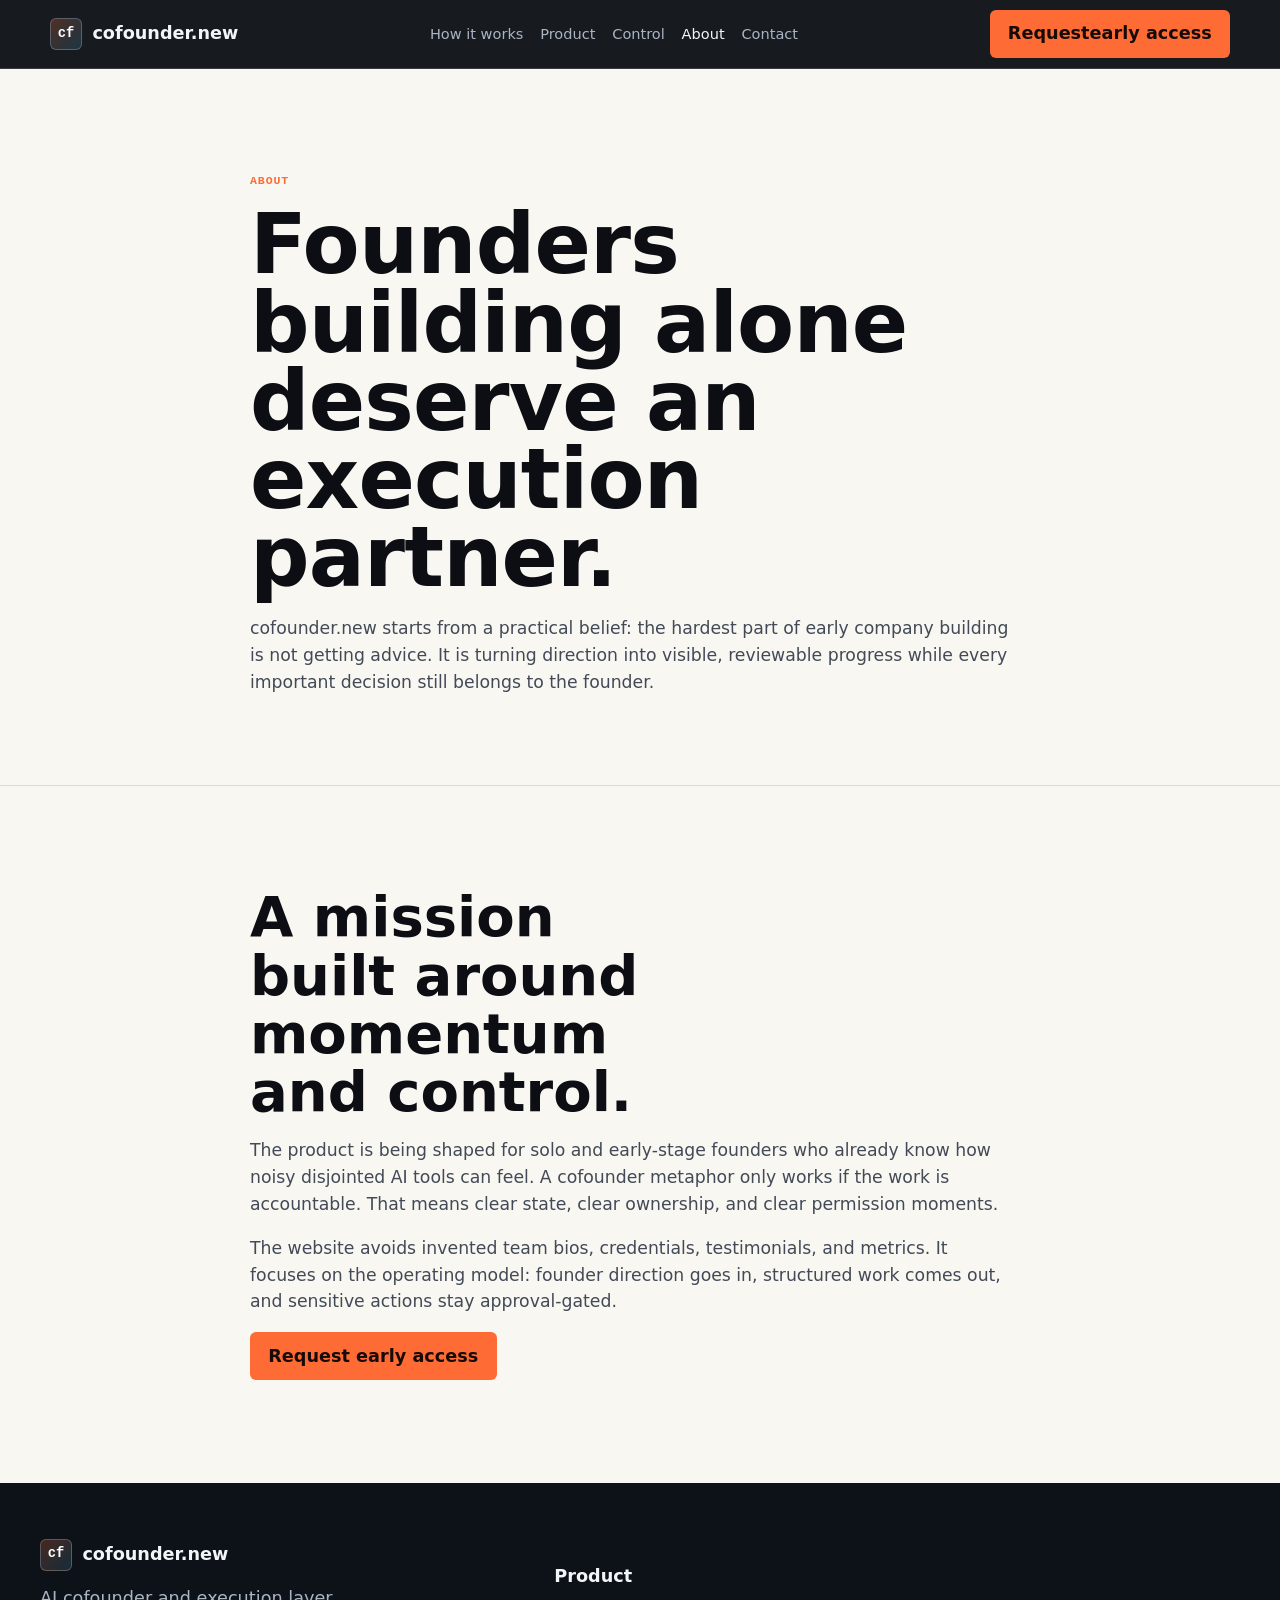
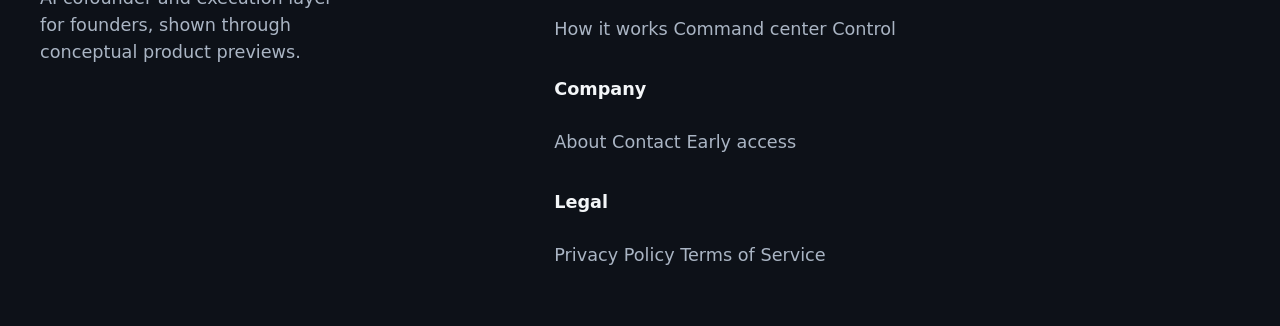
==== about.html @ 31bfb503 "Fix case study footer relative links" ====
<!doctype html>
<html lang="en">
<head>
  <meta charset="utf-8">
  <meta name="viewport" content="width=device-width, initial-scale=1">
  <title>About cofounder.new</title>
  <meta name="description" content="cofounder.new is built around a simple mission: founders building alone deserve an execution partner that keeps work visible and approval-gated.">
  <link rel="stylesheet" href="assets/styles.css?v=2">
</head>
<body>
  <header class="site-header"><div class="nav-wrap"><a class="brand" href="index.html"><span class="brand-mark">cf</span><span>cofounder.new</span></a><nav class="nav-links" data-nav-links aria-label="Main navigation"><a href="how-it-works.html">How it works</a><a href="product.html">Product</a><a href="control.html">Control</a><a aria-current="page" href="about.html">About</a><a href="contact.html">Contact</a></nav><div class="nav-actions"><a class="button button-primary navbar-cta" href="early-access.html"><span class="hide-mobile">Request </span>early access</a><button class="menu-toggle" type="button" data-menu-toggle aria-label="Open navigation" aria-expanded="false"><svg width="20" height="20" viewBox="0 0 20 20" aria-hidden="true"><path fill="currentColor" d="M3 5h14v2H3V5Zm0 4h14v2H3V9Zm0 4h14v2H3v-2Z"/></svg></button></div></div></header>
  <main>
    <section class="page-hero"><div class="container narrow reveal"><p class="eyebrow">About</p><h1>Founders building alone deserve an execution partner.</h1><p class="lead muted">cofounder.new starts from a practical belief: the hardest part of early company building is not getting advice. It is turning direction into visible, reviewable progress while every important decision still belongs to the founder.</p></div></section>
    <section class="section light-section"><div class="container narrow reveal"><h2>A mission built around momentum and control.</h2><p class="lead muted">The product is being shaped for solo and early-stage founders who already know how noisy disjointed AI tools can feel. A cofounder metaphor only works if the work is accountable. That means clear state, clear ownership, and clear permission moments.</p><p class="lead muted">The website avoids invented team bios, credentials, testimonials, and metrics. It focuses on the operating model: founder direction goes in, structured work comes out, and sensitive actions stay approval-gated.</p><div class="cta-row"><a class="button button-primary" href="early-access.html">Request early access</a></div></div></section>
  </main>
  <footer class="site-footer">
  <div class="container footer-grid">
    <div class="footer-brand">
      <div class="footer-logo-row">
        <a class="brand" href="index.html"><span class="brand-mark">cf</span><span>cofounder.new</span></a>
      </div>
      <p class="footer-description">AI cofounder and execution layer for founders, shown through conceptual product previews.</p>
    </div>
    <div class="footer-links">
      <div class="footer-column">
        <h4>Product</h4>
        <a href="how-it-works.html">How it works</a>
        <a href="product.html">Command center</a>
        <a href="control.html">Control</a>
      </div>
      <div class="footer-column">
        <h4>Company</h4>
        <a href="about.html">About</a>
        <a href="contact.html">Contact</a>
        <a href="early-access.html">Early access</a>
      </div>
      <div class="footer-column">
        <h4>Legal</h4>
        <a href="privacy-policy.html">Privacy Policy</a>
        <a href="terms-of-service.html">Terms of Service</a>
      </div>
    </div>
  </div>
</footer>
  <script src="assets/site.js"></script>
</body>
</html>
---- assets/styles.css ----
:root {
  --ink: #0c0e14;
  --ink-soft: #424a57;
  --paper: #f9f7f1;
  --paper-2: #efebe1;
  --line: rgba(16, 19, 26, 0.12);
  --dark: #090c11;
  --dark-2: #111722;
  --dark-3: #171f2c;
  --dark-line: rgba(226, 232, 240, 0.16);
  --dark-text: #f3f6f8;
  --dark-muted: #aab5c4;
  --primary: #ff6b35;
  --primary-hover: #e95b27;
  --accent: #35c2ff;
  --approval: #f2b84b;
  --shipped: #55d082;
  --progress: #49a9ff;
  --focus: #79d7ff;
  --radius-sm: 6px;
  --radius-md: 8px;
  --radius-lg: 12px;
  --shadow-sm: 0 20px 50px rgba(16, 19, 26, 0.05);
  --shadow-md: 0 24px 70px rgba(0, 0, 0, 0.34);
  --shadow-hover: 0 28px 60px rgba(16, 19, 26, 0.08);
  --space-xs: 0.5rem;
  --space-sm: 0.8rem;
  --space-md: 1.25rem;
  --space-lg: clamp(5.5rem, 8vw, 9rem);
  --space-xl: clamp(6.5rem, 10vw, 11rem);
  --font-sans: "Inter", "Segoe UI", system-ui, -apple-system, BlinkMacSystemFont, sans-serif;
  --font-mono: "SFMono-Regular", Consolas, "Liberation Mono", monospace;
}

* {
  box-sizing: border-box;
}

html {
  scroll-behavior: smooth;
}

body {
  margin: 0;
  background: var(--paper);
  color: var(--ink);
  font-family: var(--font-sans);
  font-size: clamp(1rem, 0.96rem + 0.18vw, 1.125rem);
  line-height: 1.65;
  letter-spacing: 0;
}

body.nav-open {
  overflow: hidden;
}

img,
svg {
  max-width: 100%;
  display: block;
}

a {
  color: inherit;
  text-underline-offset: 0.2em;
}

a:focus-visible,
button:focus-visible,
input:focus-visible,
textarea:focus-visible,
select:focus-visible {
  outline: 3px solid var(--focus);
  outline-offset: 3px;
}

button,
input,
textarea,
select {
  font: inherit;
}

.site-header {
  position: sticky;
  top: 0;
  z-index: 50;
  background: rgba(9, 12, 17, 0.94);
  border-bottom: 1px solid var(--dark-line);
  color: var(--dark-text);
  backdrop-filter: blur(16px);
}

.nav-wrap {
  width: min(1180px, calc(100% - 2rem));
  min-height: 4.25rem;
  margin: 0 auto;
  display: flex;
  align-items: center;
  justify-content: space-between;
  gap: 1rem;
}

.brand {
  display: inline-flex;
  align-items: center;
  gap: 0.65rem;
  text-decoration: none;
  font-weight: 760;
  letter-spacing: 0;
  white-space: nowrap;
}

.brand-mark {
  width: 2rem;
  height: 2rem;
  display: grid;
  place-items: center;
  border: 1px solid rgba(255, 255, 255, 0.22);
  border-radius: var(--radius-sm);
  background: linear-gradient(135deg, rgba(255, 107, 53, 0.25), rgba(53, 194, 255, 0.16));
  color: #fff;
  font-family: var(--font-mono);
  font-size: 0.86rem;
}

.nav-links {
  display: flex;
  align-items: center;
  gap: 1.05rem;
  font-size: 0.91rem;
  color: var(--dark-muted);
}

.nav-links a {
  text-decoration: none;
}

.nav-links a:hover,
.nav-links a[aria-current="page"] {
  color: var(--dark-text);
}

.nav-actions {
  display: flex;
  align-items: center;
  gap: 0.75rem;
}

.menu-toggle {
  display: none;
  width: 2.5rem;
  height: 2.5rem;
  border: 1px solid var(--dark-line);
  border-radius: var(--radius-sm);
  background: transparent;
  color: var(--dark-text);
  cursor: pointer;
}

.menu-toggle svg {
  margin: auto;
}

.button {
  display: inline-flex;
  align-items: center;
  justify-content: center;
  min-height: 2.85rem;
  padding: 0.82rem 1.08rem;
  border: 1px solid transparent;
  border-radius: var(--radius-sm);
  font-weight: 760;
  line-height: 1.1;
  text-decoration: none;
  cursor: pointer;
  transition: transform 160ms ease, background 160ms ease, border-color 160ms ease;
}

.button:hover {
  transform: translateY(-1px);
}

.button-primary {
  background: var(--primary);
  color: #160b07;
}

.button-primary:hover {
  background: var(--primary-hover);
}

.button-secondary {
  border-color: currentColor;
  color: inherit;
  background: transparent;
}

.button-ghost {
  color: inherit;
  background: rgba(255, 255, 255, 0.06);
  border-color: rgba(255, 255, 255, 0.14);
}

.section {
  padding: var(--space-lg) 0;
}

.section-tight {
  padding: clamp(3rem, 5vw, 5rem) 0;
}

.dark-section {
  background: var(--dark);
  color: var(--dark-text);
}

.light-section {
  background: var(--paper);
  color: var(--ink);
}

.paper-section {
  background: var(--paper-2);
}

.container {
  width: min(1200px, calc(100% - 2rem));
  margin: 0 auto;
}

.narrow {
  width: min(780px, calc(100% - 2rem));
  margin: 0 auto;
}

.hero {
  position: relative;
  min-height: calc(100vh - 4.25rem);
  display: grid;
  align-items: center;
  overflow: hidden;
  border-bottom: 1px solid var(--dark-line);
}

.hero::before {
  content: "";
  position: absolute;
  inset: 0;
  background:
    linear-gradient(rgba(255, 255, 255, 0.045) 1px, transparent 1px),
    linear-gradient(90deg, rgba(255, 255, 255, 0.04) 1px, transparent 1px);
  background-size: 46px 46px;
  mask-image: linear-gradient(to bottom, rgba(0, 0, 0, 0.7), transparent 82%);
  pointer-events: none;
}

.hero-grid {
  position: relative;
  display: grid;
  grid-template-columns: minmax(0, 1.05fr) minmax(0, 0.95fr);
  column-gap: clamp(48px, 6vw, 96px);
  row-gap: clamp(2rem, 5vw, 5rem);
  align-items: start;
  padding: clamp(4rem, 8vw, 7rem) 0;
}

.editorial-frame {
  position: relative;
  padding-left: 1.5rem;
  border-left: 1px solid rgba(255, 255, 255, 0.08);
}

.editorial-frame::before {
  content: "";
  position: absolute;
  top: 0; left: 0;
  width: 300px;
  height: 300px;
  background: radial-gradient(circle at top left, rgba(255, 107, 53, 0.05), transparent 70%);
  pointer-events: none;
  z-index: -1;
}

.hero-status-row {
  display: flex;
  align-items: center;
  flex-wrap: wrap;
  gap: 0.8rem;
  margin-bottom: 1.25rem;
}

.status-chip {
  font-family: var(--font-mono);
  font-size: 0.68rem;
  text-transform: uppercase;
  letter-spacing: 0.05em;
  padding: 0.25rem 0.5rem;
  border-radius: var(--radius-sm);
  background: rgba(255, 255, 255, 0.04);
  color: var(--dark-muted);
  border: 1px solid rgba(255, 255, 255, 0.1);
}

.eyebrow,
.panel-label,
.chip,
.status,
.timeline-label {
  font-family: var(--font-mono);
  text-transform: uppercase;
  letter-spacing: 0.08em;
  font-size: 0.72rem;
  font-weight: 760;
}

.eyebrow {
  color: var(--primary);
  margin: 0 0 1rem;
}

h1,
h2,
h3,
p {
  margin-top: 0;
}

h1,
.hero-title {
  font-size: clamp(2.5rem, 7vw, 5.2rem);
  line-height: 0.94;
  letter-spacing: -0.01em;
  max-width: 18ch;
  text-wrap: balance;
  margin-bottom: 1.1rem;
}

.text-strike {
  text-decoration: line-through;
  color: var(--dark-muted);
  opacity: 0.8;
}

.highlight-orange {
  position: relative;
  color: var(--dark-text);
  white-space: nowrap;
}

.highlight-orange::after {
  content: "";
  position: absolute;
  left: -2%;
  bottom: 8%;
  width: 104%;
  height: 0.2em;
  background: var(--primary);
  opacity: 0.5;
  z-index: -1;
  border-radius: 2px;
}

.page-hero h1 {
  max-width: 13ch;
}

.contact-hero h1 {
  max-width: none;
  font-size: clamp(2.55rem, 6vw, 4rem);
}

h2,
.section-title {
  font-size: clamp(1.9rem, 4.5vw, 3.5rem);
  line-height: 1.04;
  letter-spacing: 0;
  max-width: 13ch;
  text-wrap: balance;
  margin-bottom: 1rem;
}

h3 {
  font-size: clamp(1.2rem, 1.8vw, 1.6rem);
  line-height: 1.2;
  letter-spacing: 0;
}

.lead {
  font-size: clamp(1.08rem, 1.2vw, 1.25rem);
  line-height: 1.55;
  max-width: 48rem;
  color: inherit;
}

.dark-section .lead,
.dark-section .muted {
  color: var(--dark-muted);
}

.muted {
  color: var(--ink-soft);
}

.hero-copy .lead {
  max-width: 50ch;
  margin-bottom: 1rem;
}

.workflow-rail {
  display: flex;
  align-items: center;
  flex-wrap: wrap;
  gap: 0.6rem;
  font-family: var(--font-mono);
  font-size: 0.72rem;
  color: var(--dark-muted);
  margin-bottom: 1.8rem;
}

.workflow-rail .arr {
  color: var(--primary);
  opacity: 0.7;
}

.cta-row {
  display: flex;
  flex-wrap: wrap;
  gap: 0.8rem;
  align-items: center;
}

.proof-note {
  margin: 1.2rem 0 0;
  color: var(--dark-muted);
  font-size: 0.92rem;
}

.command-panel {
  background: linear-gradient(180deg, rgba(23, 31, 44, 0.98), rgba(13, 18, 27, 0.98));
  border: 1px solid var(--dark-line);
  border-radius: var(--radius-lg);
  box-shadow: var(--shadow-md);
  overflow: hidden;
}

.panel-topbar {
  min-height: 3.25rem;
  display: flex;
  justify-content: space-between;
  align-items: center;
  gap: 1rem;
  padding: 0.9rem 1rem;
  border-bottom: 1px solid var(--dark-line);
  background: rgba(255, 255, 255, 0.035);
}

.window-dots {
  display: flex;
  gap: 0.4rem;
}

.window-dots span {
  width: 0.62rem;
  height: 0.62rem;
  border-radius: 999px;
  background: rgba(255, 255, 255, 0.28);
}

.panel-label {
  color: var(--dark-muted);
}

.panel-body {
  padding: clamp(1rem, 2.4vw, 1.4rem);
}

.goal-card {
  padding: 1rem;
  border: 1px solid rgba(255, 255, 255, 0.16);
  border-radius: var(--radius-md);
  background: rgba(255, 255, 255, 0.055);
  margin-bottom: 1rem;
}

.goal-card span {
  display: block;
  color: var(--dark-muted);
  font-family: var(--font-mono);
  font-size: 0.72rem;
  text-transform: uppercase;
  letter-spacing: 0.08em;
  margin-bottom: 0.45rem;
}

.goal-card strong {
  display: block;
  font-size: 1.1rem;
  line-height: 1.35;
}

.task-list,
.feed-list,
.control-list {
  display: grid;
  gap: 0.72rem;
  margin: 0;
  padding: 0;
  list-style: none;
}

.task-item,
.feed-item,
.control-row {
  display: grid;
  grid-template-columns: auto 1fr auto;
  gap: 0.8rem;
  align-items: center;
  padding: 0.82rem;
  border: 1px solid rgba(255, 255, 255, 0.13);
  border-radius: var(--radius-sm);
  background: rgba(255, 255, 255, 0.04);
}

.task-index {
  width: 1.8rem;
  height: 1.8rem;
  display: grid;
  place-items: center;
  border: 1px solid rgba(255, 255, 255, 0.16);
  border-radius: var(--radius-sm);
  color: var(--dark-muted);
  font-family: var(--font-mono);
  font-size: 0.76rem;
}

.task-text strong,
.feed-copy strong,
.control-copy strong {
  display: block;
  line-height: 1.25;
}

.task-text span,
.feed-copy span,
.control-copy span {
  display: block;
  margin-top: 0.2rem;
  color: var(--dark-muted);
  font-size: 0.88rem;
}

.status {
  display: inline-flex;
  align-items: center;
  min-height: 1.7rem;
  padding: 0.24rem 0.48rem;
  border-radius: var(--radius-sm);
  border: 1px solid currentColor;
  white-space: nowrap;
}

.status-progress {
  color: var(--progress);
  background: rgba(73, 169, 255, 0.1);
}

.status-approval {
  color: var(--approval);
  background: rgba(242, 184, 75, 0.11);
}

.status-shipped {
  color: var(--shipped);
  background: rgba(85, 208, 130, 0.1);
}

.status-draft {
  color: #d8e0ea;
  background: rgba(216, 224, 234, 0.08);
}

.section-heading {
  display: flex;
  flex-direction: column;
  align-items: flex-start;
  margin-bottom: clamp(2rem, 4vw, 3.6rem);
}

.section-heading h2 {
  max-width: 16ch;
}

.section-heading .lead {
  max-width: 55ch;
  margin-top: 0.5rem;
}

.flow-grid {
  display: grid;
  grid-template-columns: repeat(5, minmax(0, 1fr));
  gap: 0.85rem;
}

.flow-step,
.role-card,
.compare-card,
.stage-card,
.info-card,
.faq-card {
  border: 1px solid var(--line);
  border-radius: var(--radius-md);
  background: rgba(255, 255, 255, 0.42);
  box-shadow: var(--shadow-sm);
}

.flow-step {
  min-height: 14rem;
  padding: 1rem;
  display: flex;
  flex-direction: column;
  justify-content: space-between;
}

.flow-step .step-number {
  color: var(--primary);
  font-family: var(--font-mono);
  font-weight: 800;
}

.flow-step h3,
.role-card h3,
.compare-card h3,
.stage-card h3,
.info-card h3,
.faq-card h3 {
  margin-bottom: 0.75rem;
}

.flow-step p,
.role-card p,
.compare-card p,
.stage-card p,
.info-card p,
.faq-card p {
  margin-bottom: 0;
  color: var(--ink-soft);
}

.feed-shell {
  display: grid;
  grid-template-columns: minmax(0, 1.05fr) minmax(0, 0.95fr);
  column-gap: clamp(48px, 6vw, 96px);
  row-gap: 2rem;
  align-items: start;
}

.feed-shell .lead {
  max-width: 50ch;
}

.feed-list .feed-item {
  grid-template-columns: auto 1fr auto;
}

.feed-time {
  color: var(--dark-muted);
  font-family: var(--font-mono);
  font-size: 0.78rem;
}

.role-grid {
  display: grid;
  grid-template-columns: repeat(5, minmax(0, 1fr));
  gap: 1rem;
}

.product-role-section .section-inner {
  width: 100%;
  max-width: 1320px;
  margin: 0 auto;
  padding-inline: clamp(24px, 5vw, 80px);
}

.product-role-section .section-heading {
  max-width: 820px;
}

.product-role-grid {
  width: 100%;
  display: grid;
  grid-template-columns: repeat(4, minmax(260px, 1fr));
  gap: clamp(18px, 1.5vw, 24px);
}

.product-role-card {
  width: 100%;
  min-width: 0;
}

@media (max-width: 1180px) {
  .product-role-grid {
    grid-template-columns: repeat(2, minmax(0, 1fr));
  }
}

@media (max-width: 640px) {
  .product-role-grid {
    grid-template-columns: 1fr;
  }
}

.role-card,
.compare-card,
.stage-card,
.info-card,
.faq-card {
  padding: 1.15rem;
}

.flow-step,
.role-card,
.compare-card,
.stage-card,
.info-card,
.faq-card {
  transition: transform 300ms cubic-bezier(0.16, 1, 0.3, 1), box-shadow 300ms cubic-bezier(0.16, 1, 0.3, 1), border-color 300ms ease;
  will-change: transform, box-shadow;
}

.flow-step:hover,
.role-card:hover,
.compare-card:hover,
.stage-card:hover,
.info-card:hover,
.faq-card:hover {
  transform: translateY(-3px);
  box-shadow: var(--shadow-hover);
  border-color: rgba(16, 19, 26, 0.22);
}

.role-card .meta {
  display: block;
  color: var(--primary);
  font-family: var(--font-mono);
  font-size: 0.76rem;
  text-transform: uppercase;
  letter-spacing: 0.08em;
  margin-bottom: 0.75rem;
}

.role-card .example {
  margin: 1rem 0;
  padding: 0.75rem;
  border-left: 3px solid var(--accent);
  background: rgba(53, 194, 255, 0.08);
  color: var(--ink);
  font-size: 0.94rem;
}

.chip {
  display: inline-flex;
  align-items: center;
  width: fit-content;
  min-height: 1.7rem;
  padding: 0.24rem 0.5rem;
  border: 1px solid var(--line);
  border-radius: var(--radius-sm);
  color: var(--ink-soft);
  background: rgba(255, 255, 255, 0.5);
}

.with-icon {
  display: flex;
  align-items: flex-start;
  gap: 0.5rem;
}

.card-icon {
  width: 22px;
  height: 22px;
  color: var(--ink-soft);
  flex-shrink: 0;
  margin-top: 0.1em;
  transition: color 160ms ease;
}

.role-card:hover .card-icon,
.stage-card:hover .card-icon,
.info-card:hover .card-icon {
  color: var(--accent);
}

.compare-grid {
  display: grid;
  grid-template-columns: repeat(2, minmax(0, 1fr));
  gap: 1rem;
}

.mode-grid {
  display: grid;
  grid-template-columns: repeat(2, minmax(0, 1fr));
  gap: 1.5rem;
}

.mode-card {
  padding: 1.75rem;
  border: 1px solid rgba(255, 255, 255, 0.08);
  border-radius: var(--radius-lg);
  background: rgba(255, 255, 255, 0.03);
  transition: transform 300ms ease, box-shadow 300ms ease, border-color 300ms ease;
  will-change: transform, box-shadow;
  display: flex;
  flex-direction: column;
}

.mode-card:hover {
  transform: translateY(-4px);
  box-shadow: 0 20px 50px rgba(0, 0, 0, 0.4);
  border-color: rgba(255, 255, 255, 0.18);
  background: rgba(255, 255, 255, 0.04);
}

.mode-label {
  font-family: var(--font-mono);
  font-size: 0.72rem;
  letter-spacing: 0.1em;
  color: var(--primary);
  margin-bottom: 0.8rem;
}

.mode-desc {
  color: var(--dark-muted);
  margin-bottom: 1.5rem;
  line-height: 1.5;
}

.mode-card h3 {
  color: var(--dark-text);
  margin-bottom: 0.5rem;
}

.mode-card .compare-list {
  margin-top: 0;
  margin-bottom: 1.5rem;
}

.mode-card .compare-list li {
  color: var(--dark-muted);
  border-left-color: rgba(255, 255, 255, 0.15);
}

.mode-card:hover .compare-list li {
  border-left-color: var(--primary);
  color: var(--dark-text);
}

.agent-chip-row {
  display: flex;
  flex-wrap: wrap;
  gap: 0.5rem;
  margin-bottom: 2rem;
  margin-top: auto;
}

.agent-chip {
  font-family: var(--font-mono);
  font-size: 0.72rem;
  padding: 0.3rem 0.6rem;
  border-radius: var(--radius-sm);
  background: rgba(255, 255, 255, 0.05);
  border: 1px solid rgba(255, 255, 255, 0.1);
  color: var(--dark-muted);
  transition: border-color 200ms ease, color 200ms ease;
}

.mode-card .button {
  transition: transform 200ms ease;
}

.mode-card:hover .button {
  transform: translateY(-2px);
}

.mode-card:hover .agent-chip {
  border-color: rgba(255, 255, 255, 0.25);
  background: rgba(255, 255, 255, 0.08);
  color: var(--dark-text);
}

.case-grid {
  display: grid;
  grid-template-columns: repeat(2, minmax(0, 1fr));
  gap: 1.5rem;
}

.case-card {
  padding: 1.75rem;
  border: 1px solid rgba(255, 255, 255, 0.08);
  border-radius: var(--radius-lg);
  background: rgba(255, 255, 255, 0.02);
  transition: transform 300ms ease, box-shadow 300ms ease, border-color 300ms ease;
  will-change: transform, box-shadow;
  display: flex;
  flex-direction: column;
}

.case-card:hover {
  transform: translateY(-4px);
  box-shadow: 0 20px 50px rgba(0, 0, 0, 0.4);
  border-color: rgba(255, 255, 255, 0.18);
  background: rgba(255, 255, 255, 0.03);
}

.case-header {
  display: flex;
  align-items: center;
  justify-content: space-between;
  gap: 1rem;
  margin-bottom: 0.25rem;
  flex-wrap: wrap;
}

.case-header h3 {
  margin: 0;
  color: var(--dark-text);
  font-size: 1.35rem;
}

.status-badge {
  font-family: var(--font-mono);
  font-size: 0.65rem;
  letter-spacing: 0.05em;
  padding: 0.2rem 0.5rem;
  background: rgba(255, 107, 53, 0.1);
  color: var(--primary);
  border: 1px solid rgba(255, 107, 53, 0.2);
  border-radius: var(--radius-sm);
  text-transform: uppercase;
}

.case-url {
  font-family: var(--font-mono);
  font-size: 0.8rem;
  color: var(--dark-muted);
  text-decoration: none;
  display: block;
  margin-bottom: 1rem;
  transition: color 200ms ease;
}

.case-url:hover {
  color: var(--primary);
}

.case-desc {
  color: var(--dark-text);
  margin-bottom: 1.5rem;
  line-height: 1.5;
  font-size: 0.95rem;
}

.challenge-box {
  background: rgba(255, 255, 255, 0.03);
  border-left: 2px solid var(--dark-muted);
  padding: 0.8rem 1rem;
  color: var(--dark-muted);
  font-size: 0.9rem;
  border-radius: 0 var(--radius-sm) var(--radius-sm) 0;
  margin-bottom: 1.5rem;
}

.case-card .compare-list {
  margin-top: 0;
  margin-bottom: 1.5rem;
}

.case-card .compare-list li {
  color: var(--dark-muted);
  border-left-color: rgba(255, 255, 255, 0.15);
  font-size: 0.9rem;
}

.case-card:hover .compare-list li {
  border-left-color: var(--primary);
  color: var(--dark-text);
}

.safe-outcome {
  color: var(--dark-muted);
  font-size: 0.9rem;
  font-style: italic;
  margin-bottom: 1.5rem;
  margin-top: auto;
}

.case-card .button {
  transition: transform 200ms ease;
}

.case-card:hover .button {
  transform: translateY(-2px);
}

.case-card:hover .agent-chip {
  border-color: rgba(255, 255, 255, 0.25);
  background: rgba(255, 255, 255, 0.08);
  color: var(--dark-text);
}

.compare-list {
  display: grid;
  gap: 0.75rem;
  padding: 0;
  margin: 1rem 0 0;
  list-style: none;
}

.compare-list li {
  padding-left: 1rem;
  border-left: 3px solid var(--line);
  color: var(--ink-soft);
}

.compare-card.after .compare-list li {
  border-color: var(--primary);
}

.control-panel {
  border: 1px solid var(--line);
  border-radius: var(--radius-lg);
  background: #fffaf0;
  box-shadow: var(--shadow-sm);
  overflow: hidden;
}

.control-panel .panel-topbar {
  background: #161b24;
  color: var(--dark-text);
}

.control-panel .panel-body {
  display: grid;
  gap: 0.85rem;
}

.control-row {
  grid-template-columns: minmax(8rem, auto) 1fr auto;
  border-color: var(--line);
  background: rgba(255, 255, 255, 0.74);
}

.control-row .control-copy span {
  color: var(--ink-soft);
}

.control-row .status {
  color: var(--ink);
}

.stage-grid {
  display: grid;
  grid-template-columns: repeat(6, minmax(0, 1fr));
  gap: 0.8rem;
}

.stage-card {
  min-height: 11rem;
}

.timeline-label {
  color: var(--primary);
  margin-bottom: 0.7rem;
}

.final-cta {
  text-align: center;
}

.final-cta h2 {
  max-width: 28ch;
  margin-left: auto;
  margin-right: auto;
}

.final-cta p {
  max-width: 44rem;
  margin-left: auto;
  margin-right: auto;
  text-wrap: balance;
}

.page-hero {
  background: var(--paper);
  padding: clamp(4.5rem, 8vw, 7rem) 0 clamp(3rem, 5vw, 5rem);
  border-bottom: 1px solid var(--line);
}

.page-hero.dark-page {
  background: var(--dark);
  color: var(--dark-text);
  border-bottom-color: var(--dark-line);
}

.page-hero .lead {
  margin-bottom: 1.6rem;
}

.text-hero .container {
  width: min(920px, calc(100% - 2rem));
}

.text-hero h1 {
  max-width: 16ch;
}

.text-hero .lead {
  max-width: 55ch;
}

.two-col {
  display: grid;
  grid-template-columns: minmax(0, 1.05fr) minmax(0, 0.95fr);
  column-gap: clamp(48px, 6vw, 96px);
  row-gap: 2rem;
  align-items: start;
}

.two-col .lead {
  max-width: 50ch;
}

.info-grid {
  display: grid;
  grid-template-columns: repeat(3, minmax(0, 1fr));
  gap: 1rem;
}

.steps {
  counter-reset: step;
  display: grid;
  gap: 1rem;
  margin: 0;
  padding: 0;
  list-style: none;
}

.steps li {
  counter-increment: step;
  display: grid;
  grid-template-columns: auto 1fr;
  gap: 1rem;
  padding: 1.1rem;
  border: 1px solid var(--line);
  border-radius: var(--radius-md);
  background: rgba(255, 255, 255, 0.5);
}

.steps li::before {
  content: counter(step, decimal-leading-zero);
  width: 2.5rem;
  height: 2.5rem;
  display: grid;
  place-items: center;
  border-radius: var(--radius-sm);
  background: var(--ink);
  color: var(--paper);
  font-family: var(--font-mono);
  font-size: 0.78rem;
}

.split-list {
  display: grid;
  grid-template-columns: repeat(2, minmax(0, 1fr));
  gap: 1rem;
}

.mini-brief {
  display: grid;
  gap: 0.8rem;
  padding: 1rem;
  border: 1px solid var(--line);
  border-radius: var(--radius-lg);
  background: #fffaf0;
}

.dark-brief {
  display: grid;
  gap: 0.8rem;
  padding: 1.25rem;
  border: 1px solid rgba(255, 255, 255, 0.1);
  border-radius: var(--radius-lg);
  background: rgba(255, 255, 255, 0.04);
}

.dark-brief.after {
  background: rgba(242, 184, 75, 0.05);
  border-color: rgba(242, 184, 75, 0.2);
}

.brief-item {
  display: grid;
  grid-template-columns: auto 1fr;
  gap: 0.8rem;
  padding: 0.8rem;
  border: 1px solid var(--line);
  border-radius: var(--radius-sm);
  background: rgba(255, 255, 255, 0.68);
}

.brief-item .task-index {
  color: var(--ink-soft);
  border-color: var(--line);
}

.form-shell {
  width: min(680px, 100%);
  padding: clamp(1.2rem, 3vw, 2rem);
  border: 1px solid var(--line);
  border-radius: var(--radius-lg);
  background: #fffaf0;
  box-shadow: var(--shadow-sm);
}

.field {
  display: grid;
  gap: 0.45rem;
  margin-bottom: 1rem;
}

.field label {
  font-weight: 760;
}

.field input,
.field textarea,
.field select {
  width: 100%;
  min-height: 3.1rem;
  padding: 0.8rem 0.9rem;
  border: 1px solid rgba(16, 19, 26, 0.2);
  border-radius: var(--radius-sm);
  background: #fff;
  color: var(--ink);
}

.field textarea {
  min-height: 9rem;
  resize: vertical;
}

form[data-form="early-access"] button[type="submit"] {
  margin-bottom: 16px;
}

form[data-form="early-access"] button[type="submit"] + .helper {
  margin-top: 14px;
  line-height: 1.5;
}

.helper,
.form-message {
  color: var(--ink-soft);
  font-size: 0.93rem;
}

.form-message {
  min-height: 1.4rem;
  margin: 1rem 0 0;
  font-weight: 700;
}

.form-message.success {
  color: #197a3d;
}

.form-message.error {
  color: #9a3412;
}

.legal-layout {
  padding: clamp(3rem, 6vw, 6rem) 0;
}

.legal-layout .narrow {
  width: min(760px, calc(100% - 2rem));
}

.legal-layout h1 {
  max-width: none;
}

.legal-layout h2 {
  font-size: clamp(1.25rem, 2.2vw, 1.65rem);
  line-height: 1.2;
  margin-top: 3rem;
  margin-bottom: 1rem;
  max-width: none;
}

.legal-layout p {
  color: var(--ink-soft);
}

.site-footer {
  padding: 3.5rem 0;
  background: #0d1118;
  color: var(--dark-text);
}

.footer-grid {
  display: grid;
  grid-template-columns: minmax(220px, 1fr) repeat(3, minmax(140px, auto));
  gap: 2rem;
}

.footer-grid p,
.footer-links a {
  color: var(--dark-muted);
}

.footer-links {
  display: grid;
  gap: 0.5rem;
}

.footer-links strong {
  margin-bottom: 0.25rem;
}

.footer-links a {
  text-decoration: none;
}

.footer-links a:hover {
  color: var(--dark-text);
}

.reveal {
  opacity: 0;
  transform: translateY(18px);
  transition: opacity 520ms ease, transform 520ms ease;
  transition-delay: var(--delay, 0ms);
}

@media (prefers-reduced-motion: no-preference) {
  @keyframes subtle-pulse {
    0% { border-color: var(--line); }
    50% { border-color: rgba(255, 107, 53, 0.5); }
    100% { border-color: var(--line); }
  }

  @keyframes task-highlight {
    0% { background: transparent; }
    10% { background: rgba(255, 255, 255, 0.05); }
    90% { background: rgba(255, 255, 255, 0.05); }
    100% { background: transparent; }
  }

  @keyframes attention-pulse {
    0% { background: transparent; border-color: transparent; }
    50% { background: rgba(242, 184, 75, 0.08); border-color: rgba(242, 184, 75, 0.2); }
    100% { background: transparent; border-color: transparent; }
  }

  #hero-direction-card {
    animation: subtle-pulse 3s infinite ease-in-out;
  }

  .active-task {
    animation: task-highlight 2s ease-in-out forwards;
  }
  
  .active-task .status {
    box-shadow: 0 0 12px rgba(255, 255, 255, 0.15);
  }

  .attention-row {
    border: 1px solid transparent;
    border-radius: var(--radius-sm);
    animation: attention-pulse 3s infinite ease-in-out;
  }
}

.reveal.is-visible {
  opacity: 1;
  transform: translateY(0);
}

@media (max-width: 1279px) {
  .hero-grid,
  .feed-shell,
  .two-col {
    grid-template-columns: 1fr;
  }

  .hero-title,
  h1,
  .page-hero h1 {
    max-width: 18ch;
  }

  .flow-grid,
  .stage-grid {
    grid-template-columns: repeat(3, minmax(0, 1fr));
  }

  .role-grid {
    grid-template-columns: repeat(2, minmax(0, 1fr));
  }
}

@media (max-width: 900px) {
  .nav-links {
    position: fixed;
    left: 0;
    right: 0;
    top: 4.25rem;
    display: none;
    min-height: calc(100vh - 4.25rem);
    padding: 1.5rem;
    background: #090c11;
    flex-direction: column;
    align-items: flex-start;
    font-size: 1.1rem;
  }

  .nav-links.is-open {
    display: flex;
  }

  .menu-toggle {
    display: grid;
    place-items: center;
  }

  .flow-grid,
  .stage-grid,
  .role-grid,
  .compare-grid,
  .mode-grid,
  .case-grid,
  .info-grid,
  .split-list,
  .footer-grid {
    grid-template-columns: 1fr;
  }

  .control-row,
  .task-item,
  .feed-list .feed-item {
    grid-template-columns: 1fr;
    align-items: start;
  }

  .status {
    width: fit-content;
  }
}

@media (max-width: 560px) {
  .nav-wrap {
    width: min(100% - 1rem, 1180px);
    gap: 0.5rem;
  }

  .brand span:last-child {
    max-width: 7.2rem;
    overflow: hidden;
    text-overflow: ellipsis;
  }

  .nav-actions .button {
    min-height: 2.5rem;
    padding: 0.68rem 0.7rem;
    font-size: 0.8rem;
    max-width: 6.2rem;
    text-align: center;
  }

  .brand {
    gap: 0.45rem;
  }

  .brand-mark {
    width: 1.85rem;
    height: 1.85rem;
  }

  .hero {
    min-height: auto;
  }

  .cta-row {
    align-items: stretch;
  }

  .cta-row .button {
    width: 100%;
  }
}

@media (prefers-reduced-motion: reduce) {
  *,
  *::before,
  *::after {
    animation-duration: 0.001ms !important;
    animation-iteration-count: 1 !important;
    scroll-behavior: auto !important;
    transition-duration: 0.001ms !important;
  }

  .reveal {
    opacity: 1;
    transform: none;
  }
}

/* --- CASE STUDY DETAIL PAGES --- */

.case-study-brand-name {
  font-weight: 700;
  color: var(--ink);
  text-decoration: underline;
  text-decoration-color: var(--primary);
  text-decoration-thickness: 2px;
  text-underline-offset: 3px;
}

.case-detail-hero .case-study-brand-name,
.dark-section .case-study-brand-name {
  color: var(--dark-text);
  text-decoration-color: var(--primary);
}

.case-detail-hero {
  padding: 8rem 0 4rem;
  text-align: center;
}

.case-detail-hero h1 {
  font-size: clamp(2.5rem, 5vw, 4rem);
  line-height: 1.05;
  margin: 1rem auto;
  max-width: 25ch;
  color: var(--dark-text);
}

.case-detail-hero .business-name {
  font-family: var(--font-mono);
  font-size: 0.9rem;
  letter-spacing: 0.05em;
  color: var(--dark-muted);
  text-transform: uppercase;
  margin-top: 1rem;
}

.case-detail-hero .lead {
  max-width: 65ch;
  margin: 1.5rem auto 2.5rem;
  color: var(--dark-muted);
}

.hero-ctas {
  display: flex;
  gap: 1rem;
  justify-content: center;
  flex-wrap: wrap;
}

.case-detail-content {
  max-width: 1100px;
  margin: 0 auto;
  padding: 4rem 1rem 6rem;
}

.case-snapshot-panel {
  background: var(--bg);
  border: 1px solid var(--line);
  border-radius: var(--radius-lg);
  padding: 2rem;
  margin-bottom: 4rem;
  box-shadow: var(--shadow-sm);
}

.snapshot-grid {
  display: grid;
  grid-template-columns: repeat(auto-fit, minmax(180px, 1fr));
  gap: 2rem;
}

.snapshot-item .snapshot-label {
  font-family: var(--font-mono);
  font-size: 0.75rem;
  color: var(--primary);
  text-transform: uppercase;
  margin-bottom: 0.5rem;
  display: block;
}

.snapshot-item .snapshot-value {
  color: var(--text);
  font-size: 0.95rem;
  line-height: 1.4;
}

.snapshot-item a {
  color: var(--muted);
  text-decoration: none;
  transition: color 200ms ease;
}

.snapshot-item a:hover {
  color: var(--primary);
}

.case-detail-content h2 {
  font-size: 1.85rem;
  margin-top: 1rem;
  margin-bottom: 2.25rem;
  color: var(--text);
  border-bottom: 1px solid var(--line);
  padding-bottom: 0.75rem;
  max-width: 760px;
  line-height: 1.1;
  letter-spacing: normal;
  text-wrap: unset;
}

.case-card-panel {
  background: var(--bg);
  border: 1px solid var(--line);
  border-radius: var(--radius-md);
  padding: 2rem;
  box-shadow: var(--shadow-sm);
}

.case-card-panel h3 {
  font-size: 1.25rem;
  margin-bottom: 1rem;
  color: var(--text);
}

.case-card-panel p {
  color: var(--muted);
  line-height: 1.6;
}

.case-split-grid {
  display: grid;
  grid-template-columns: 1fr 1fr;
  gap: 2rem;
  margin-bottom: 4rem;
}

.case-agent-grid {
  display: grid;
  grid-template-columns: repeat(auto-fit, minmax(240px, 1fr));
  gap: 1.5rem;
  margin-bottom: 4rem;
}

.agent-detail-card {
  background: var(--bg);
  border: 1px solid var(--line);
  border-radius: var(--radius-md);
  padding: 1.5rem;
  display: flex;
  flex-direction: column;
}

.agent-detail-card .agent-header {
  display: flex;
  flex-direction: column;
  align-items: flex-start;
  gap: 0.4rem;
  margin-bottom: 1.2rem;
  padding-bottom: 1.2rem;
  border-bottom: 1px solid var(--line);
}

.agent-detail-card .agent-role {
  font-size: 0.72rem;
  color: var(--primary);
  text-transform: uppercase;
  letter-spacing: 0.08em;
  font-weight: 760;
  line-height: 1.3;
}

.agent-detail-card .agent-name {
  font-family: var(--font-sans);
  font-size: 1.5rem;
  font-weight: 700;
  color: var(--ink);
  line-height: 1.1;
}

.agent-detail-card p {
  font-size: 1.05rem;
  color: var(--ink-soft);
  line-height: 1.6;
  margin: 0;
}

.case-workflow-grid {
  display: grid;
  grid-template-columns: repeat(auto-fit, minmax(300px, 1fr));
  gap: 1.5rem;
  margin-bottom: 4rem;
}

.workflow-detail-card {
  background: var(--bg);
  border: 1px solid var(--line);
  border-radius: var(--radius-md);
  padding: 1.5rem;
}

.workflow-detail-card h3 {
  font-size: 1.15rem;
  margin-bottom: 1rem;
  color: var(--text);
}

.workflow-step {
  margin-bottom: 1rem;
}

.workflow-step:last-child {
  margin-bottom: 0;
}

.workflow-step strong {
  font-family: var(--font-mono);
  font-size: 0.75rem;
  text-transform: uppercase;
  color: var(--muted);
  display: block;
  margin-bottom: 0.25rem;
}

.workflow-step p {
  font-size: 0.95rem;
  color: var(--text);
  margin: 0;
  line-height: 1.4;
}

.state-card-before {
  background: rgba(255, 107, 53, 0.05);
  border-color: rgba(255, 107, 53, 0.2);
}

.state-card-after {
  background: var(--bg);
  border-color: var(--line);
}

.state-card-before span.state-label,
.state-card-after span.state-label {
  font-family: var(--font-mono);
  font-size: 0.75rem;
  text-transform: uppercase;
  color: var(--primary);
  margin-bottom: 0.75rem;
  display: block;
  letter-spacing: 0.05em;
}

.state-card-before p,
.state-card-after p {
  color: var(--text);
  margin: 0;
  font-size: 1rem;
  line-height: 1.5;
}

.list-panel {
  margin-bottom: 4rem;
}

.list-panel ul {
  display: grid;
  grid-template-columns: repeat(auto-fit, minmax(250px, 1fr));
  gap: 1rem;
  list-style: none;
  padding: 0;
  margin: 0;
}

.list-panel li {
  padding-left: 1.5rem;
  position: relative;
  color: var(--text);
}

.list-panel li::before {
  content: "→";
  position: absolute;
  left: 0;
  color: var(--primary);
}

.proof-required-panel {
  background: repeating-linear-gradient(
    -45deg,
    rgba(242, 184, 75, 0.03),
    rgba(242, 184, 75, 0.03) 10px,
    rgba(242, 184, 75, 0.0) 10px,
    rgba(242, 184, 75, 0.0) 20px
  );
  border: 1px dashed rgba(242, 184, 75, 0.4);
  border-radius: var(--radius-md);
  padding: 2rem;
  margin-bottom: 4rem;
}

.proof-required-panel .proof-label {
  font-family: var(--font-mono);
  font-size: 0.75rem;
  text-transform: uppercase;
  color: #d97706; /* alert color */
  margin-bottom: 1.5rem;
  display: inline-block;
  background: rgba(242, 184, 75, 0.1);
  padding: 0.3rem 0.6rem;
  border-radius: var(--radius-sm);
}

.proof-required-panel ul {
  list-style: none;
  padding: 0;
  margin: 0;
}

.proof-required-panel li {
  margin-bottom: 0.75rem;
  color: var(--text);
  padding-left: 1.5rem;
  position: relative;
}

.proof-required-panel li::before {
  content: "—";
  position: absolute;
  left: 0;
  color: #d97706;
}

.draft-quote {
  padding: 3rem;
  border: 1px solid var(--line);
  border-left: 4px solid var(--primary);
  background: var(--bg);
  border-radius: 0 var(--radius-md) var(--radius-md) 0;
  margin-bottom: 4rem;
}

.draft-quote .draft-label {
  font-family: var(--font-mono);
  font-size: 0.75rem;
  text-transform: uppercase;
  color: var(--muted);
  margin-bottom: 1.5rem;
  display: block;
  letter-spacing: 0.05em;
}

.draft-quote p {
  font-size: 1.4rem;
  font-style: italic;
  line-height: 1.5;
  color: var(--text);
  margin: 0;
}

@media (max-width: 900px) {
  .case-split-grid,
  .case-workflow-grid,
  .case-agent-grid {
    grid-template-columns: 1fr;
  }
}

/* Utilities */
.text-center {
  text-align: center;
}

/* Early access form button spacing */
.form-shell button[type="submit"] {
  margin-bottom: 16px;
}

.form-shell button[type="submit"] + .helper {
  margin-top: 14px;
  line-height: 1.5;
}

/* Footer Brand and Description */
.footer-brand {
  display: flex;
  flex-direction: column;
  align-items: flex-start;
}

.footer-logo-row {
  display: flex;
  align-items: center;
  gap: 10px;
  margin-bottom: 14px;
}

.footer-description {
  max-width: 360px;
  line-height: 1.55;
  text-wrap: balance;
  color: var(--dark-muted);
}
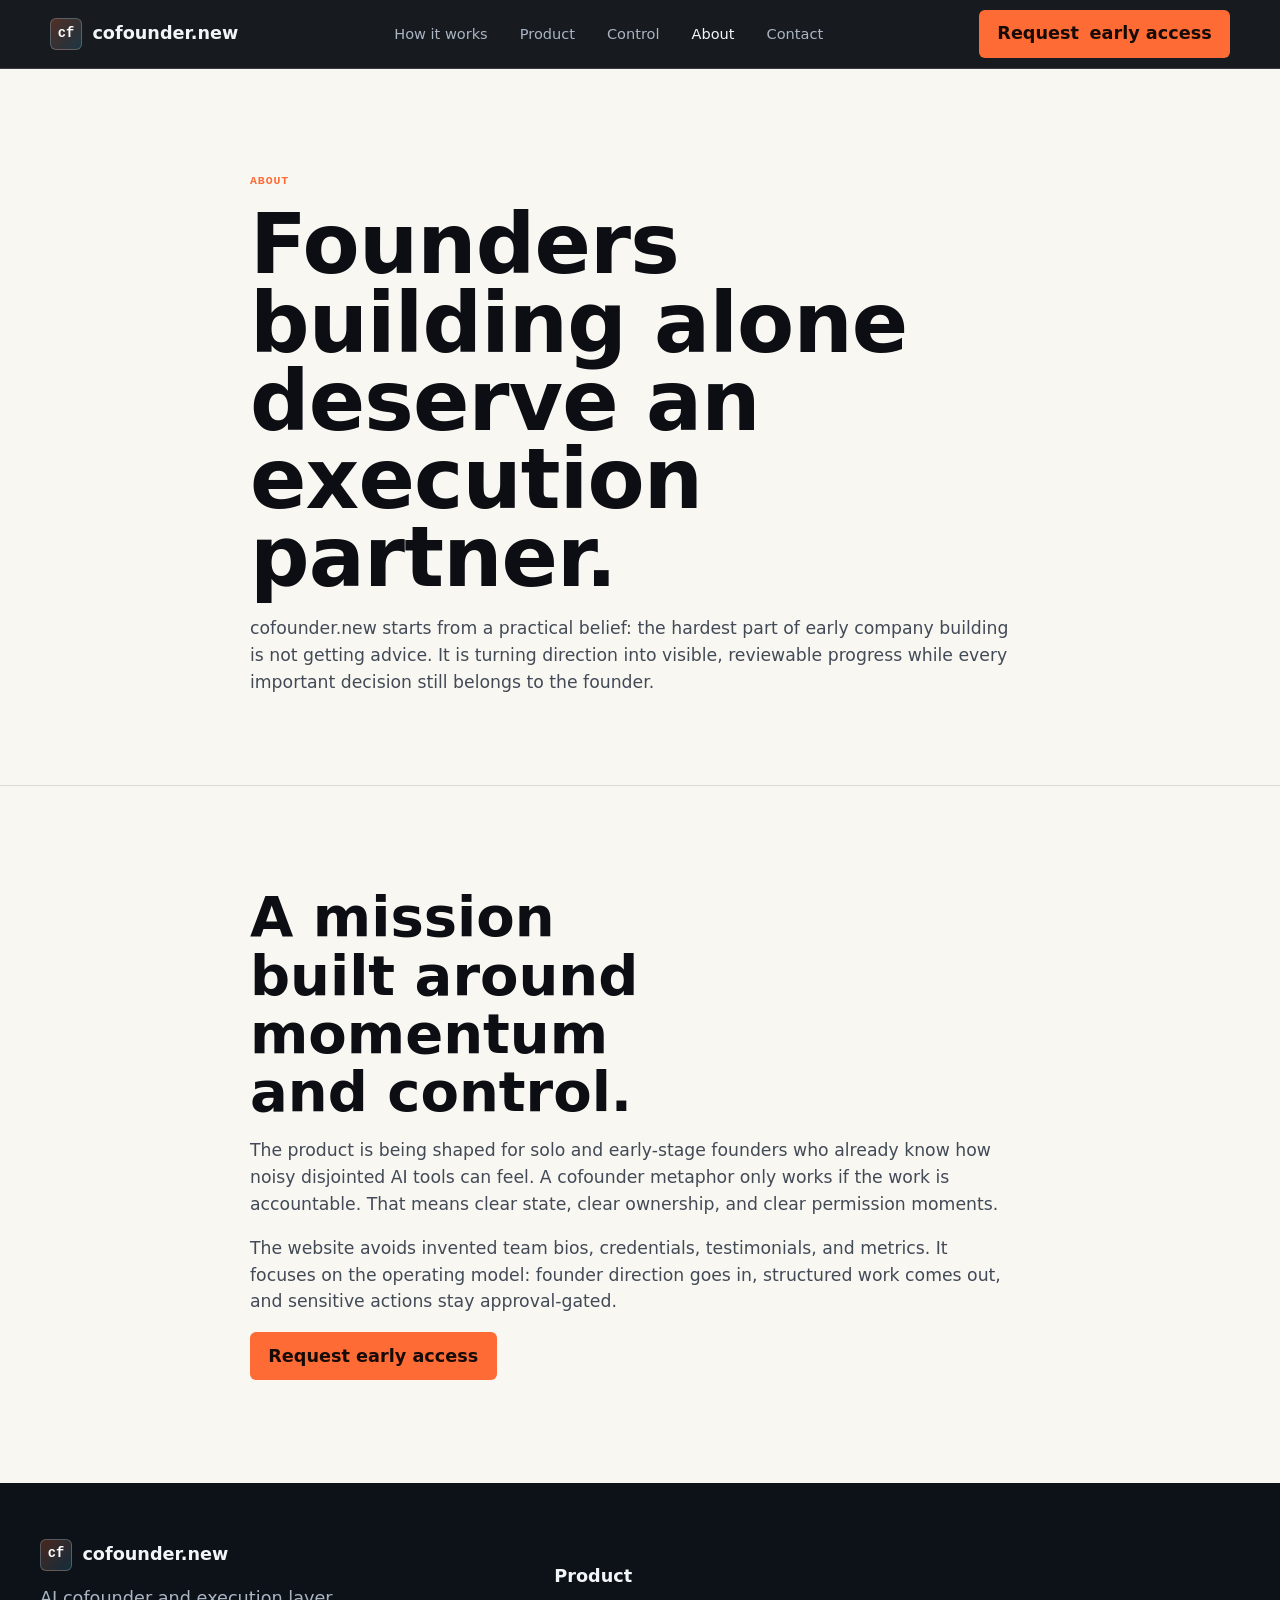
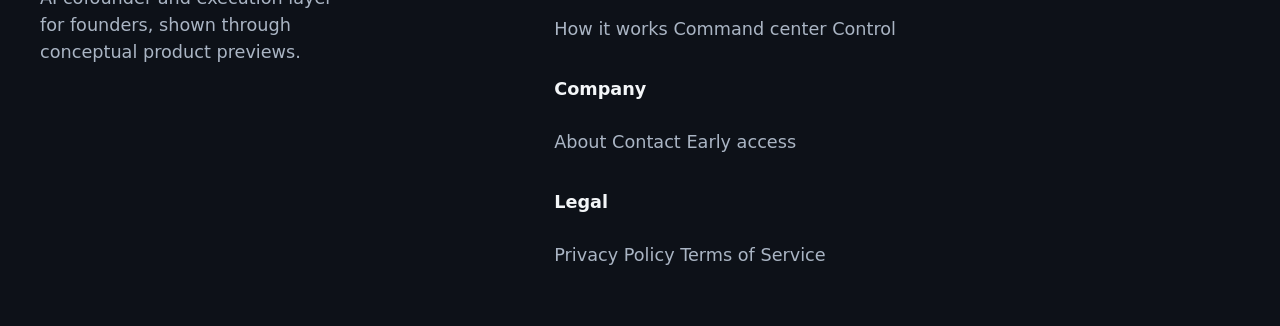
==== commit 77e09dbd: "Refine role card layout and icon placement" ====
--- a/about.html
+++ b/about.html
@@ -8,7 +8,7 @@
   <link rel="stylesheet" href="assets/styles.css?v=2">
 </head>
 <body>
-  <header class="site-header"><div class="nav-wrap"><a class="brand" href="index.html"><span class="brand-mark">cf</span><span>cofounder.new</span></a><nav class="nav-links" data-nav-links aria-label="Main navigation"><a href="how-it-works.html">How it works</a><a href="product.html">Product</a><a href="control.html">Control</a><a aria-current="page" href="about.html">About</a><a href="contact.html">Contact</a></nav><div class="nav-actions"><a class="button button-primary navbar-cta" href="early-access.html"><span class="hide-mobile">Request </span>early access</a><button class="menu-toggle" type="button" data-menu-toggle aria-label="Open navigation" aria-expanded="false"><svg width="20" height="20" viewBox="0 0 20 20" aria-hidden="true"><path fill="currentColor" d="M3 5h14v2H3V5Zm0 4h14v2H3V9Zm0 4h14v2H3v-2Z"/></svg></button></div></div></header>
+  <header class="site-header"><div class="nav-wrap"><a class="brand" href="index.html"><span class="brand-mark">cf</span><span>cofounder.new</span></a><nav class="nav-links" data-nav-links aria-label="Main navigation"><a href="how-it-works.html">How it works</a><a href="product.html">Product</a><a href="control.html">Control</a><a aria-current="page" href="about.html">About</a><a href="contact.html">Contact</a></nav><div class="nav-actions"><a class="button button-primary navbar-cta" href="early-access.html"><span class="hide-mobile">Request&nbsp;</span>early access</a><button class="menu-toggle" type="button" data-menu-toggle aria-label="Open navigation" aria-expanded="false"><svg width="20" height="20" viewBox="0 0 20 20" aria-hidden="true"><path fill="currentColor" d="M3 5h14v2H3V5Zm0 4h14v2H3V9Zm0 4h14v2H3v-2Z"/></svg></button></div></div></header>
   <main>
     <section class="page-hero"><div class="container narrow reveal"><p class="eyebrow">About</p><h1>Founders building alone deserve an execution partner.</h1><p class="lead muted">cofounder.new starts from a practical belief: the hardest part of early company building is not getting advice. It is turning direction into visible, reviewable progress while every important decision still belongs to the founder.</p></div></section>
     <section class="section light-section"><div class="container narrow reveal"><h2>A mission built around momentum and control.</h2><p class="lead muted">The product is being shaped for solo and early-stage founders who already know how noisy disjointed AI tools can feel. A cofounder metaphor only works if the work is accountable. That means clear state, clear ownership, and clear permission moments.</p><p class="lead muted">The website avoids invented team bios, credentials, testimonials, and metrics. It focuses on the operating model: founder direction goes in, structured work comes out, and sensitive actions stay approval-gated.</p><div class="cta-row"><a class="button button-primary" href="early-access.html">Request early access</a></div></div></section>
--- a/assets/styles.css
+++ b/assets/styles.css
@@ -127,7 +127,7 @@
 .nav-links {
   display: flex;
   align-items: center;
-  gap: 1.05rem;
+  gap: 32px;
   font-size: 0.91rem;
   color: var(--dark-muted);
 }
@@ -166,6 +166,8 @@
   display: inline-flex;
   align-items: center;
   justify-content: center;
+  gap: 0.25em;
+  white-space: nowrap;
   min-height: 2.85rem;
   padding: 0.82rem 1.08rem;
   border: 1px solid transparent;
@@ -1460,31 +1462,64 @@
 
 @media (max-width: 560px) {
   .nav-wrap {
-    width: min(100% - 1rem, 1180px);
-    gap: 0.5rem;
+    height: 64px;
+    padding-inline: 16px;
+    gap: 12px;
+    width: 100%;
+  }
+
+  .brand {
+    min-width: 0;
+    flex: 1;
+    gap: 0.45rem;
   }
 
   .brand span:last-child {
-    max-width: 7.2rem;
+    max-width: none;
     overflow: hidden;
     text-overflow: ellipsis;
   }
 
+  .nav-actions {
+    gap: 10px;
+  }
+
+  .menu-toggle {
+    width: 44px;
+    height: 44px;
+  }
+
   .nav-actions .button {
-    min-height: 2.5rem;
-    padding: 0.68rem 0.7rem;
-    font-size: 0.8rem;
-    max-width: 6.2rem;
-    text-align: center;
-  }
-
-  .brand {
-    gap: 0.45rem;
+    padding: 10px 14px;
+    font-size: 14px;
+    line-height: 1;
+    min-height: 40px;
+    border-radius: 8px;
+    white-space: nowrap;
+    max-width: none;
+  }
+
+  .hide-mobile {
+    display: none;
   }
 
   .brand-mark {
     width: 1.85rem;
     height: 1.85rem;
+  }
+}
+
+@media (max-width: 480px) {
+  .nav-actions .button {
+    padding: 9px 12px;
+    font-size: 13px;
+    min-height: 38px;
+  }
+}
+
+@media (max-width: 380px) {
+  .nav-actions .button {
+    display: none;
   }
 
   .hero {
@@ -1918,3 +1953,55 @@
   text-wrap: balance;
   color: var(--dark-muted);
 }
+
+/* Product Role Cards Layout */
+.product-role-card {
+  min-height: 390px;
+  padding: 28px 28px;
+  display: flex;
+  flex-direction: column;
+}
+
+.role-card-top {
+  display: flex;
+  flex-direction: column;
+  gap: 12px;
+}
+
+.role-card-icon {
+  width: 24px;
+  height: 24px;
+  margin-top: 8px;
+  color: var(--dark-muted);
+}
+
+.role-card-title {
+  min-height: 56px;
+  line-height: 1.05;
+  margin: 0;
+}
+
+.role-card-description {
+  min-height: 82px;
+  margin-top: 14px;
+  line-height: 1.45;
+}
+
+.role-card-bottom {
+  margin-top: auto;
+  display: flex;
+  flex-direction: column;
+  gap: 14px;
+}
+
+.product-role-card .example-output {
+  min-height: 74px;
+  padding: 14px 16px;
+  display: flex;
+  align-items: center;
+}
+
+.product-role-card .status-pill {
+  align-self: flex-start;
+}
+
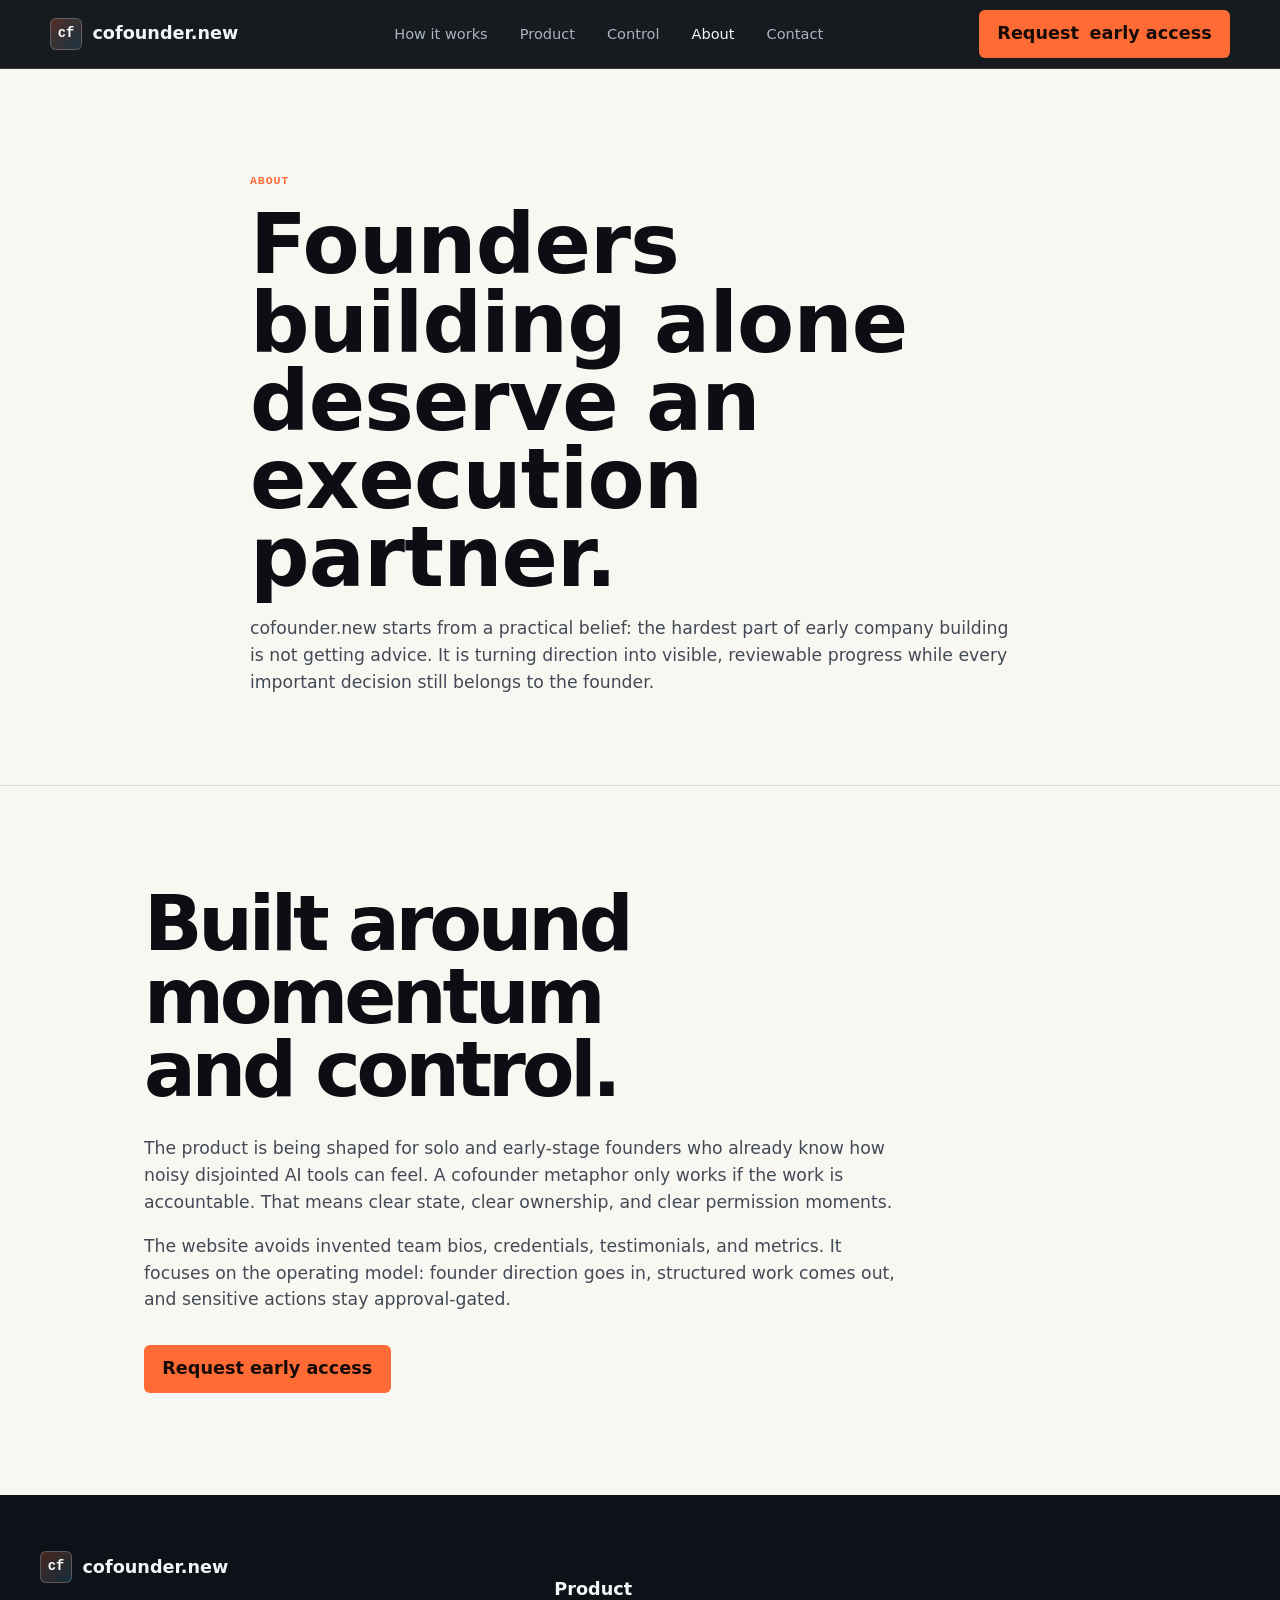
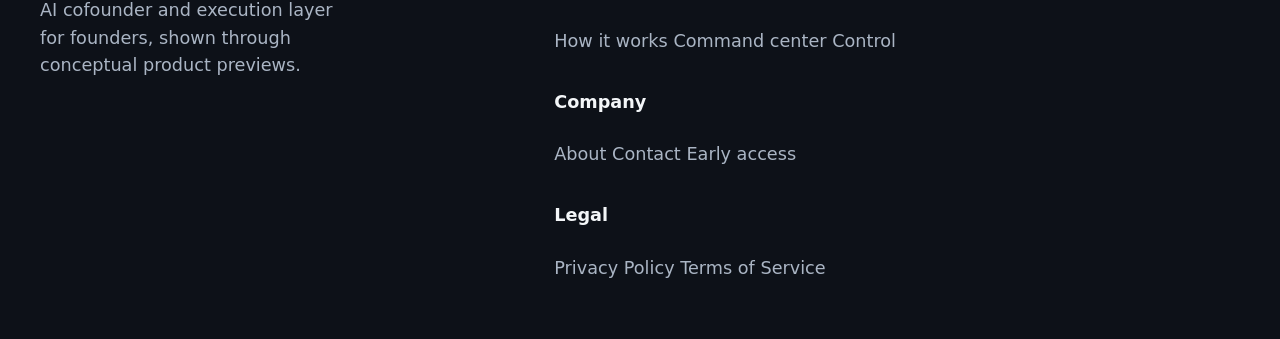
==== commit 9e76d6bb: "Refine About page mission typography and layout" ====
--- a/about.html
+++ b/about.html
@@ -11,7 +11,16 @@
   <header class="site-header"><div class="nav-wrap"><a class="brand" href="index.html"><span class="brand-mark">cf</span><span>cofounder.new</span></a><nav class="nav-links" data-nav-links aria-label="Main navigation"><a href="how-it-works.html">How it works</a><a href="product.html">Product</a><a href="control.html">Control</a><a aria-current="page" href="about.html">About</a><a href="contact.html">Contact</a></nav><div class="nav-actions"><a class="button button-primary navbar-cta" href="early-access.html"><span class="hide-mobile">Request&nbsp;</span>early access</a><button class="menu-toggle" type="button" data-menu-toggle aria-label="Open navigation" aria-expanded="false"><svg width="20" height="20" viewBox="0 0 20 20" aria-hidden="true"><path fill="currentColor" d="M3 5h14v2H3V5Zm0 4h14v2H3V9Zm0 4h14v2H3v-2Z"/></svg></button></div></div></header>
   <main>
     <section class="page-hero"><div class="container narrow reveal"><p class="eyebrow">About</p><h1>Founders building alone deserve an execution partner.</h1><p class="lead muted">cofounder.new starts from a practical belief: the hardest part of early company building is not getting advice. It is turning direction into visible, reviewable progress while every important decision still belongs to the founder.</p></div></section>
-    <section class="section light-section"><div class="container narrow reveal"><h2>A mission built around momentum and control.</h2><p class="lead muted">The product is being shaped for solo and early-stage founders who already know how noisy disjointed AI tools can feel. A cofounder metaphor only works if the work is accountable. That means clear state, clear ownership, and clear permission moments.</p><p class="lead muted">The website avoids invented team bios, credentials, testimonials, and metrics. It focuses on the operating model: founder direction goes in, structured work comes out, and sensitive actions stay approval-gated.</p><div class="cta-row"><a class="button button-primary" href="early-access.html">Request early access</a></div></div></section>
+    <section class="section light-section">
+  <div class="about-section-inner reveal">
+    <h2 class="about-mission-title">Built around momentum and control.</h2>
+    <div class="about-mission-copy">
+      <p class="lead muted">The product is being shaped for solo and early-stage founders who already know how noisy disjointed AI tools can feel. A cofounder metaphor only works if the work is accountable. That means clear state, clear ownership, and clear permission moments.</p>
+      <p class="lead muted">The website avoids invented team bios, credentials, testimonials, and metrics. It focuses on the operating model: founder direction goes in, structured work comes out, and sensitive actions stay approval-gated.</p>
+      <div class="cta-row" style="margin-top: 32px;"><a class="button button-primary" href="early-access.html">Request early access</a></div>
+    </div>
+  </div>
+</section>
   </main>
   <footer class="site-footer">
   <div class="container footer-grid">
--- a/assets/styles.css
+++ b/assets/styles.css
@@ -2005,3 +2005,23 @@
   align-self: flex-start;
 }
 
+/* About Page Mission Section */
+.about-section-inner {
+  max-width: 1120px;
+  margin: 0 auto;
+  padding-inline: clamp(24px, 5vw, 80px);
+}
+
+.about-mission-title {
+  max-width: 760px;
+  font-size: clamp(3.5rem, 6vw, 6.25rem);
+  line-height: 0.95;
+  letter-spacing: -0.055em;
+  margin: 0 0 28px 0;
+  text-wrap: balance;
+}
+
+.about-mission-copy {
+  max-width: 760px;
+  line-height: 1.55;
+}
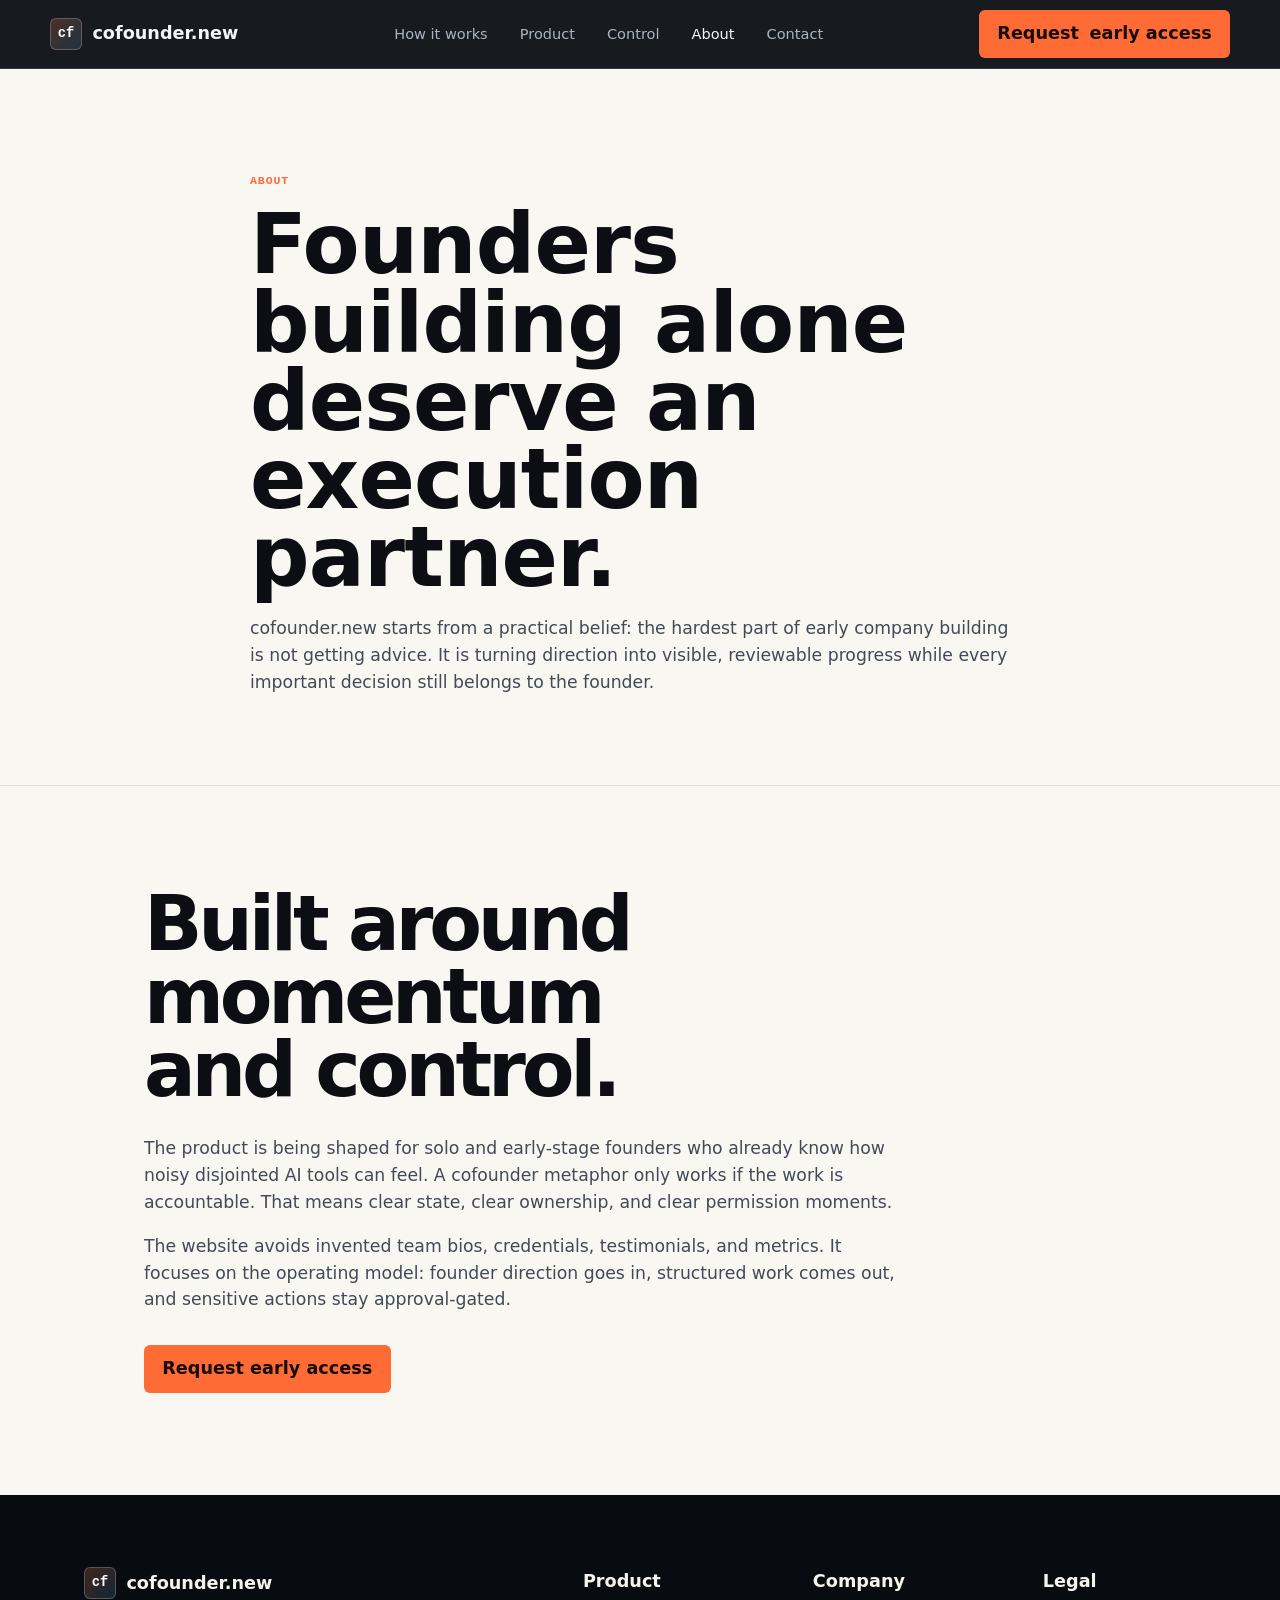
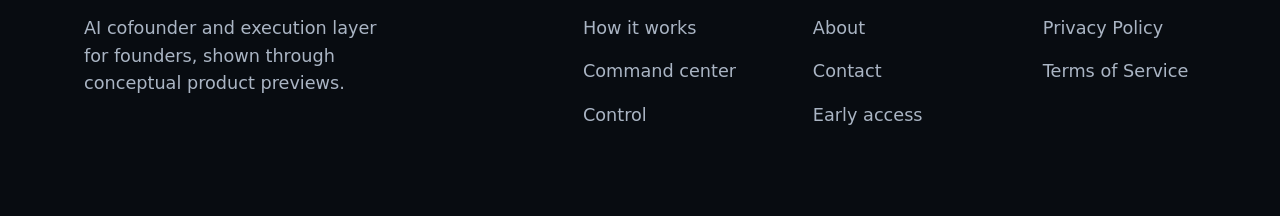
==== commit f4677f23: "Fix footer layout and CSS distortion" ====
--- a/about.html
+++ b/about.html
@@ -23,7 +23,7 @@
 </section>
   </main>
   <footer class="site-footer">
-  <div class="container footer-grid">
+  <div class="footer-inner">
     <div class="footer-brand">
       <div class="footer-logo-row">
         <a class="brand" href="index.html"><span class="brand-mark">cf</span><span>cofounder.new</span></a>
--- a/assets/styles.css
+++ b/assets/styles.css
@@ -677,22 +677,28 @@
   gap: 1rem;
 }
 
+.product-role-section {
+  padding-top: 4rem;
+  padding-bottom: 5rem;
+}
+
 .product-role-section .section-inner {
   width: 100%;
-  max-width: 1320px;
+  max-width: 1120px;
   margin: 0 auto;
   padding-inline: clamp(24px, 5vw, 80px);
 }
 
 .product-role-section .section-heading {
   max-width: 820px;
+  margin-bottom: 52px;
 }
 
 .product-role-grid {
   width: 100%;
   display: grid;
-  grid-template-columns: repeat(4, minmax(260px, 1fr));
-  gap: clamp(18px, 1.5vw, 24px);
+  grid-template-columns: repeat(2, minmax(0, 1fr));
+  gap: clamp(28px, 3vw, 36px);
 }
 
 .product-role-card {
@@ -700,13 +706,7 @@
   min-width: 0;
 }
 
-@media (max-width: 1180px) {
-  .product-role-grid {
-    grid-template-columns: repeat(2, minmax(0, 1fr));
-  }
-}
-
-@media (max-width: 640px) {
+@media (max-width: 760px) {
   .product-role-grid {
     grid-template-columns: 1fr;
   }
@@ -1304,39 +1304,19 @@
   color: var(--ink-soft);
 }
 
-.site-footer {
-  padding: 3.5rem 0;
-  background: #0d1118;
-  color: var(--dark-text);
-}
-
-.footer-grid {
-  display: grid;
-  grid-template-columns: minmax(220px, 1fr) repeat(3, minmax(140px, auto));
-  gap: 2rem;
-}
-
-.footer-grid p,
-.footer-links a {
-  color: var(--dark-muted);
-}
-
-.footer-links {
-  display: grid;
-  gap: 0.5rem;
-}
-
-.footer-links strong {
-  margin-bottom: 0.25rem;
-}
-
-.footer-links a {
-  text-decoration: none;
-}
-
-.footer-links a:hover {
-  color: var(--dark-text);
-}
+
+
+
+
+
+
+
+
+
+
+
+
+
 
 .reveal {
   opacity: 0;
@@ -1444,9 +1424,7 @@
   .case-grid,
   .info-grid,
   .split-list,
-  .footer-grid {
-    grid-template-columns: 1fr;
-  }
+  
 
   .control-row,
   .task-item,
@@ -1934,30 +1912,16 @@
 }
 
 /* Footer Brand and Description */
-.footer-brand {
-  display: flex;
-  flex-direction: column;
-  align-items: flex-start;
-}
-
-.footer-logo-row {
-  display: flex;
-  align-items: center;
-  gap: 10px;
-  margin-bottom: 14px;
-}
-
-.footer-description {
-  max-width: 360px;
-  line-height: 1.55;
-  text-wrap: balance;
-  color: var(--dark-muted);
-}
+
+
+
+
+
 
 /* Product Role Cards Layout */
 .product-role-card {
-  min-height: 390px;
-  padding: 28px 28px;
+  min-height: 320px;
+  padding: 28px 32px;
   display: flex;
   flex-direction: column;
 }
@@ -1965,38 +1929,39 @@
 .role-card-top {
   display: flex;
   flex-direction: column;
-  gap: 12px;
+  gap: 8px;
 }
 
 .role-card-icon {
   width: 24px;
   height: 24px;
-  margin-top: 8px;
+  margin-top: 4px;
+  margin-bottom: 6px;
   color: var(--dark-muted);
 }
 
 .role-card-title {
-  min-height: 56px;
+  min-height: auto;
   line-height: 1.05;
-  margin: 0;
+  margin: 0 0 18px 0;
 }
 
 .role-card-description {
-  min-height: 82px;
-  margin-top: 14px;
-  line-height: 1.45;
+  min-height: 72px;
+  margin: 0 0 18px 0;
+  line-height: 1.4;
 }
 
 .role-card-bottom {
   margin-top: auto;
   display: flex;
   flex-direction: column;
-  gap: 14px;
+  gap: 12px;
 }
 
 .product-role-card .example-output {
-  min-height: 74px;
-  padding: 14px 16px;
+  min-height: 64px;
+  padding: 12px 14px;
   display: flex;
   align-items: center;
 }
@@ -2025,3 +1990,84 @@
   max-width: 760px;
   line-height: 1.55;
 }
+
+.site-footer {
+  background: #080c11;
+  color: #f7f4ed;
+}
+
+.footer-inner {
+  max-width: 1240px;
+  margin: 0 auto;
+  padding: 72px clamp(24px, 5vw, 80px);
+  display: grid;
+  grid-template-columns: minmax(280px, 1fr) auto;
+  gap: clamp(56px, 8vw, 120px);
+  align-items: start;
+}
+
+.footer-brand {
+  max-width: 360px;
+}
+
+.footer-logo-row {
+  display: flex;
+  align-items: center;
+  gap: 12px;
+  margin-bottom: 16px;
+}
+
+.footer-description {
+  max-width: 360px;
+  line-height: 1.55;
+  text-wrap: balance;
+  color: var(--dark-muted);
+}
+
+.footer-links {
+  display: grid;
+  grid-template-columns: repeat(3, minmax(140px, 1fr));
+  column-gap: clamp(48px, 6vw, 88px);
+  align-items: start;
+}
+
+.footer-column {
+  display: flex;
+  flex-direction: column;
+  align-items: flex-start;
+}
+
+.footer-column h4 {
+  margin: 0 0 18px;
+}
+
+.footer-column a {
+  display: block;
+  margin-bottom: 14px;
+  text-align: left;
+  white-space: nowrap;
+  color: var(--dark-muted);
+  text-decoration: none;
+}
+
+.footer-column a:hover {
+  color: #f7f4ed;
+}
+
+@media (max-width: 800px) {
+  .footer-inner {
+    grid-template-columns: 1fr;
+    gap: 40px;
+  }
+
+  .footer-links {
+    grid-template-columns: repeat(2, minmax(140px, 1fr));
+    row-gap: 32px;
+  }
+}
+
+@media (max-width: 520px) {
+  .footer-links {
+    grid-template-columns: 1fr;
+  }
+}
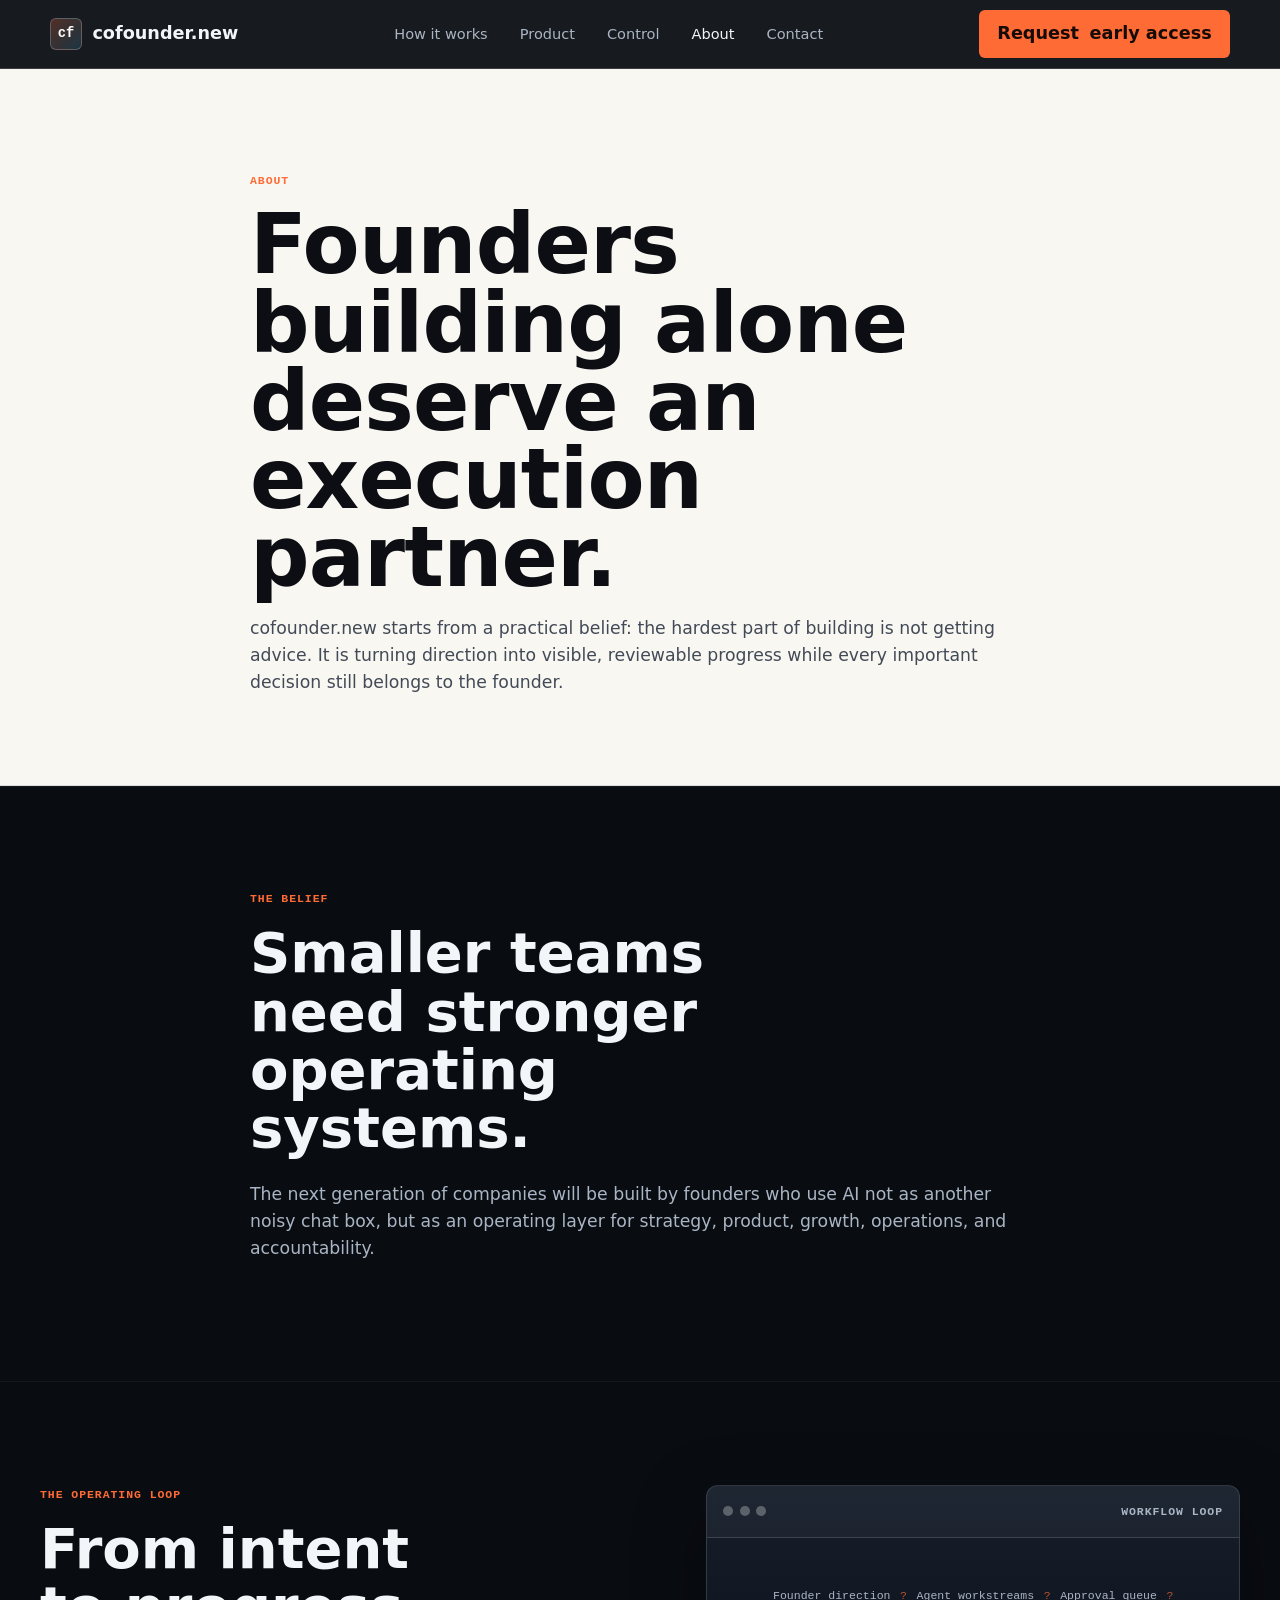
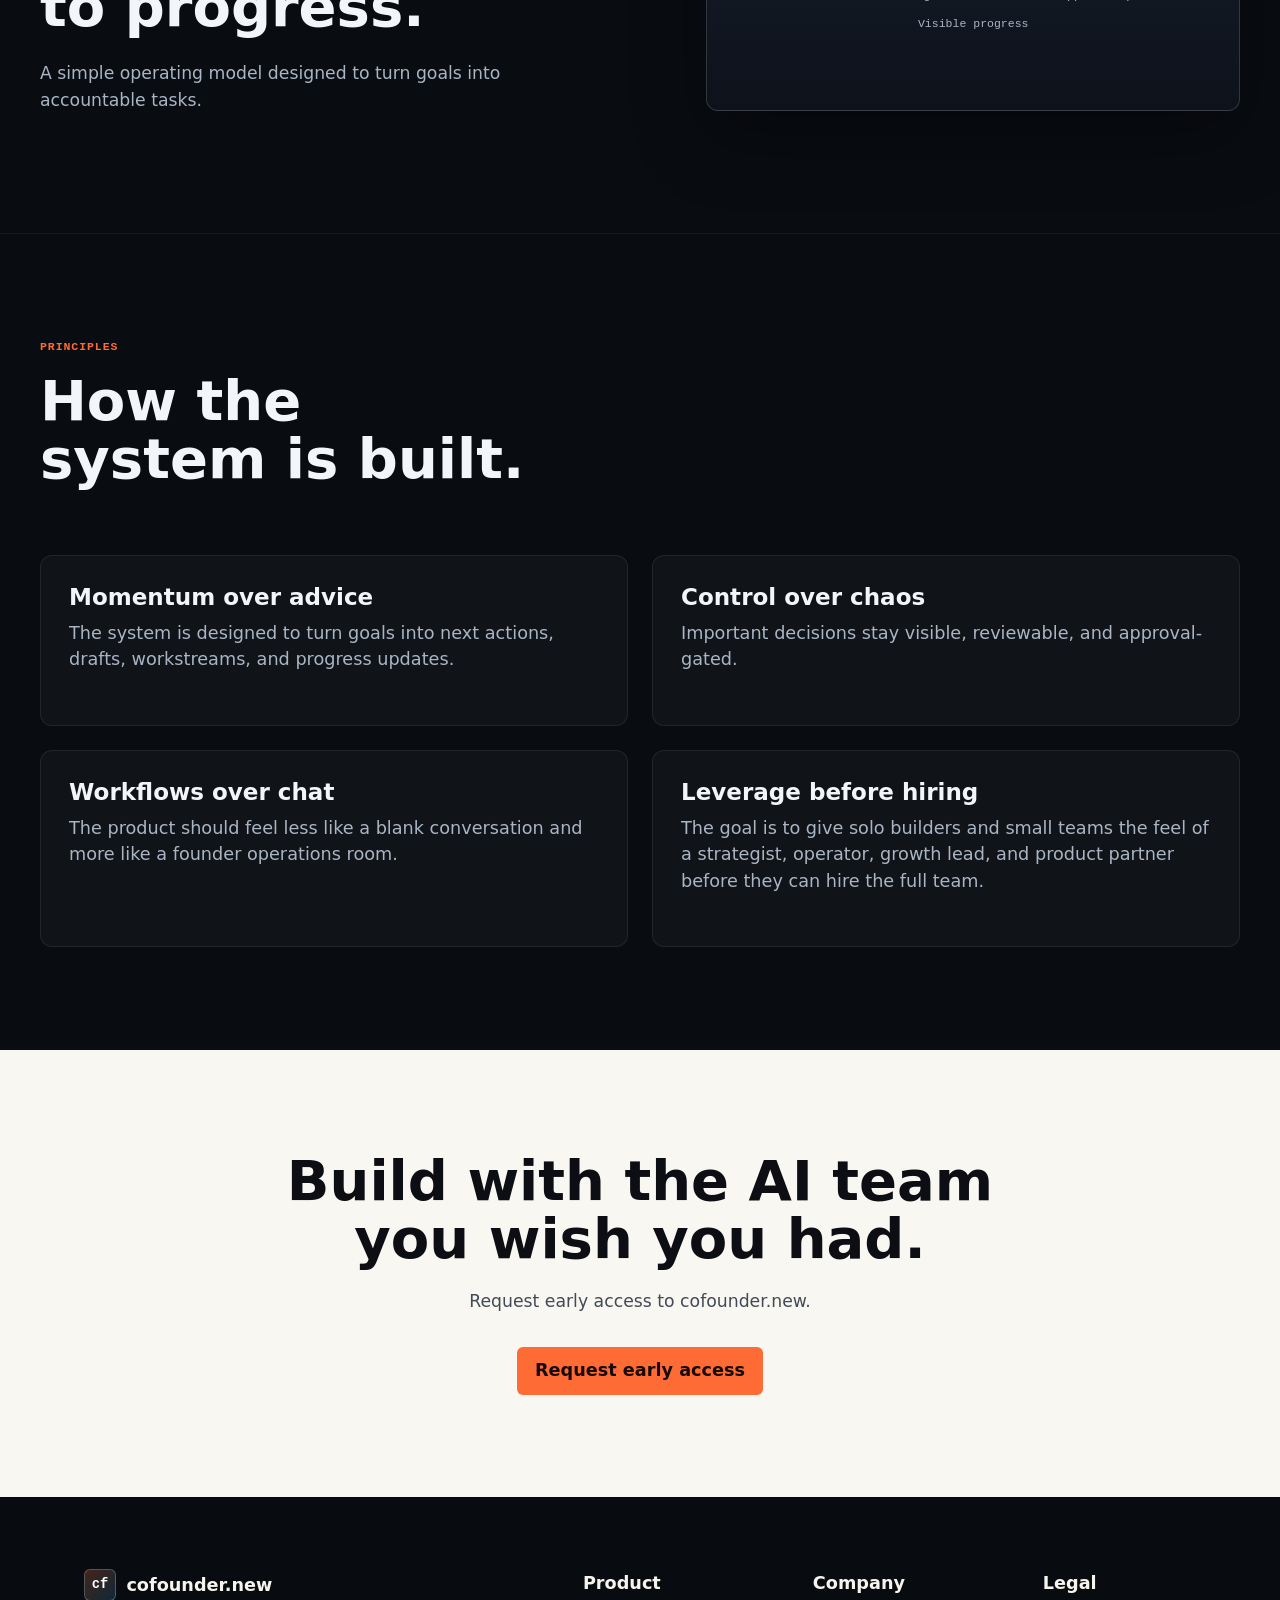
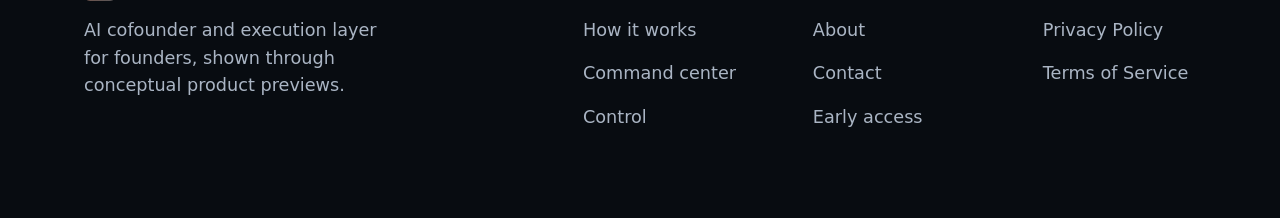
==== commit 7133f60c: "Redesign About page layout and content structure" ====
--- a/about.html
+++ b/about.html
@@ -10,18 +10,85 @@
 <body>
   <header class="site-header"><div class="nav-wrap"><a class="brand" href="index.html"><span class="brand-mark">cf</span><span>cofounder.new</span></a><nav class="nav-links" data-nav-links aria-label="Main navigation"><a href="how-it-works.html">How it works</a><a href="product.html">Product</a><a href="control.html">Control</a><a aria-current="page" href="about.html">About</a><a href="contact.html">Contact</a></nav><div class="nav-actions"><a class="button button-primary navbar-cta" href="early-access.html"><span class="hide-mobile">Request&nbsp;</span>early access</a><button class="menu-toggle" type="button" data-menu-toggle aria-label="Open navigation" aria-expanded="false"><svg width="20" height="20" viewBox="0 0 20 20" aria-hidden="true"><path fill="currentColor" d="M3 5h14v2H3V5Zm0 4h14v2H3V9Zm0 4h14v2H3v-2Z"/></svg></button></div></div></header>
   <main>
-    <section class="page-hero"><div class="container narrow reveal"><p class="eyebrow">About</p><h1>Founders building alone deserve an execution partner.</h1><p class="lead muted">cofounder.new starts from a practical belief: the hardest part of early company building is not getting advice. It is turning direction into visible, reviewable progress while every important decision still belongs to the founder.</p></div></section>
-    <section class="section light-section">
-  <div class="about-section-inner reveal">
-    <h2 class="about-mission-title">Built around momentum and control.</h2>
-    <div class="about-mission-copy">
-      <p class="lead muted">The product is being shaped for solo and early-stage founders who already know how noisy disjointed AI tools can feel. A cofounder metaphor only works if the work is accountable. That means clear state, clear ownership, and clear permission moments.</p>
-      <p class="lead muted">The website avoids invented team bios, credentials, testimonials, and metrics. It focuses on the operating model: founder direction goes in, structured work comes out, and sensitive actions stay approval-gated.</p>
-      <div class="cta-row" style="margin-top: 32px;"><a class="button button-primary" href="early-access.html">Request early access</a></div>
+  <section class="page-hero">
+    <div class="container narrow reveal">
+      <p class="eyebrow">About</p>
+      <h1>Founders building alone deserve an execution partner.</h1>
+      <p class="lead muted">cofounder.new starts from a practical belief: the hardest part of building is not getting advice. It is turning direction into visible, reviewable progress while every important decision still belongs to the founder.</p>
     </div>
-  </div>
-</section>
-  </main>
+  </section>
+
+  <section class="section dark-section" style="border-top: 1px solid rgba(255,255,255,0.05); border-bottom: 1px solid rgba(255,255,255,0.05);">
+    <div class="container narrow reveal">
+      <p class="eyebrow">THE BELIEF</p>
+      <h2 style="margin-bottom: 24px;">Smaller teams need stronger operating systems.</h2>
+      <p class="lead muted">The next generation of companies will be built by founders who use AI not as another noisy chat box, but as an operating layer for strategy, product, growth, operations, and accountability.</p>
+    </div>
+  </section>
+
+  <section class="section dark-section">
+    <div class="container feed-shell">
+      <div class="reveal">
+        <p class="eyebrow">The operating loop</p>
+        <h2 style="margin-bottom: 24px;">From intent to progress.</h2>
+        <p class="lead muted">A simple operating model designed to turn goals into accountable tasks.</p>
+      </div>
+      <div class="command-panel reveal" aria-label="Conceptual operating loop">
+        <div class="panel-topbar">
+          <div class="window-dots" aria-hidden="true"><span></span><span></span><span></span></div>
+          <span class="panel-label">Workflow loop</span>
+        </div>
+        <div class="panel-body" style="padding: 3rem 2rem;">
+          <div class="workflow-rail" style="margin-top: 0; padding-top: 0; border: none; justify-content: center;">
+            <span>Founder direction</span> <span class="arr">?</span>
+            <span>Agent workstreams</span> <span class="arr">?</span>
+            <span>Approval queue</span> <span class="arr">?</span>
+            <span>Visible progress</span>
+          </div>
+        </div>
+      </div>
+    </div>
+  </section>
+
+  <section class="section dark-section" style="border-top: 1px solid rgba(255,255,255,0.05);">
+    <div class="container">
+      <div class="section-heading reveal">
+        <div>
+          <p class="eyebrow">Principles</p>
+          <h2>How the system is built.</h2>
+        </div>
+      </div>
+      <div class="mode-grid">
+        <article class="mode-card reveal">
+          <h3>Momentum over advice</h3>
+          <p class="mode-desc">The system is designed to turn goals into next actions, drafts, workstreams, and progress updates.</p>
+        </article>
+        <article class="mode-card after reveal">
+          <h3>Control over chaos</h3>
+          <p class="mode-desc">Important decisions stay visible, reviewable, and approval-gated.</p>
+        </article>
+        <article class="mode-card reveal">
+          <h3>Workflows over chat</h3>
+          <p class="mode-desc">The product should feel less like a blank conversation and more like a founder operations room.</p>
+        </article>
+        <article class="mode-card after reveal">
+          <h3>Leverage before hiring</h3>
+          <p class="mode-desc">The goal is to give solo builders and small teams the feel of a strategist, operator, growth lead, and product partner before they can hire the full team.</p>
+        </article>
+      </div>
+    </div>
+  </section>
+
+  <section class="section light-section final-cta">
+    <div class="container reveal">
+      <h2 style="margin-bottom: 20px;">Build with the AI team you wish you had.</h2>
+      <p class="lead muted">Request early access to cofounder.new.</p>
+      <div class="cta-row" style="justify-content:center; margin-top: 32px;">
+        <a class="button button-primary" href="early-access.html">Request early access</a>
+      </div>
+    </div>
+  </section>
+</main>
   <footer class="site-footer">
   <div class="footer-inner">
     <div class="footer-brand">
--- a/assets/styles.css
+++ b/assets/styles.css
@@ -1920,8 +1920,8 @@
 
 /* Product Role Cards Layout */
 .product-role-card {
-  min-height: 320px;
-  padding: 28px 32px;
+  min-height: 300px;
+  padding: 24px 28px;
   display: flex;
   flex-direction: column;
 }
@@ -1929,44 +1929,46 @@
 .role-card-top {
   display: flex;
   flex-direction: column;
-  gap: 8px;
+  gap: 10px;
 }
 
 .role-card-icon {
   width: 24px;
   height: 24px;
-  margin-top: 4px;
-  margin-bottom: 6px;
+  margin-top: 8px;
+  margin-bottom: 4px;
   color: var(--dark-muted);
 }
 
 .role-card-title {
+  margin: 0;
+  line-height: 1.05;
+}
+
+.role-card-description {
+  margin-top: 12px;
+  margin-bottom: 0;
   min-height: auto;
-  line-height: 1.05;
-  margin: 0 0 18px 0;
-}
-
-.role-card-description {
-  min-height: 72px;
-  margin: 0 0 18px 0;
   line-height: 1.4;
 }
 
 .role-card-bottom {
-  margin-top: auto;
+  margin-top: 28px;
   display: flex;
   flex-direction: column;
-  gap: 12px;
+  gap: 14px;
 }
 
 .product-role-card .example-output {
-  min-height: 64px;
-  padding: 12px 14px;
+  min-height: auto;
+  padding: 12px 16px;
+  line-height: 1.4;
   display: flex;
   align-items: center;
 }
 
 .product-role-card .status-pill {
+  margin-top: 0;
   align-self: flex-start;
 }
 
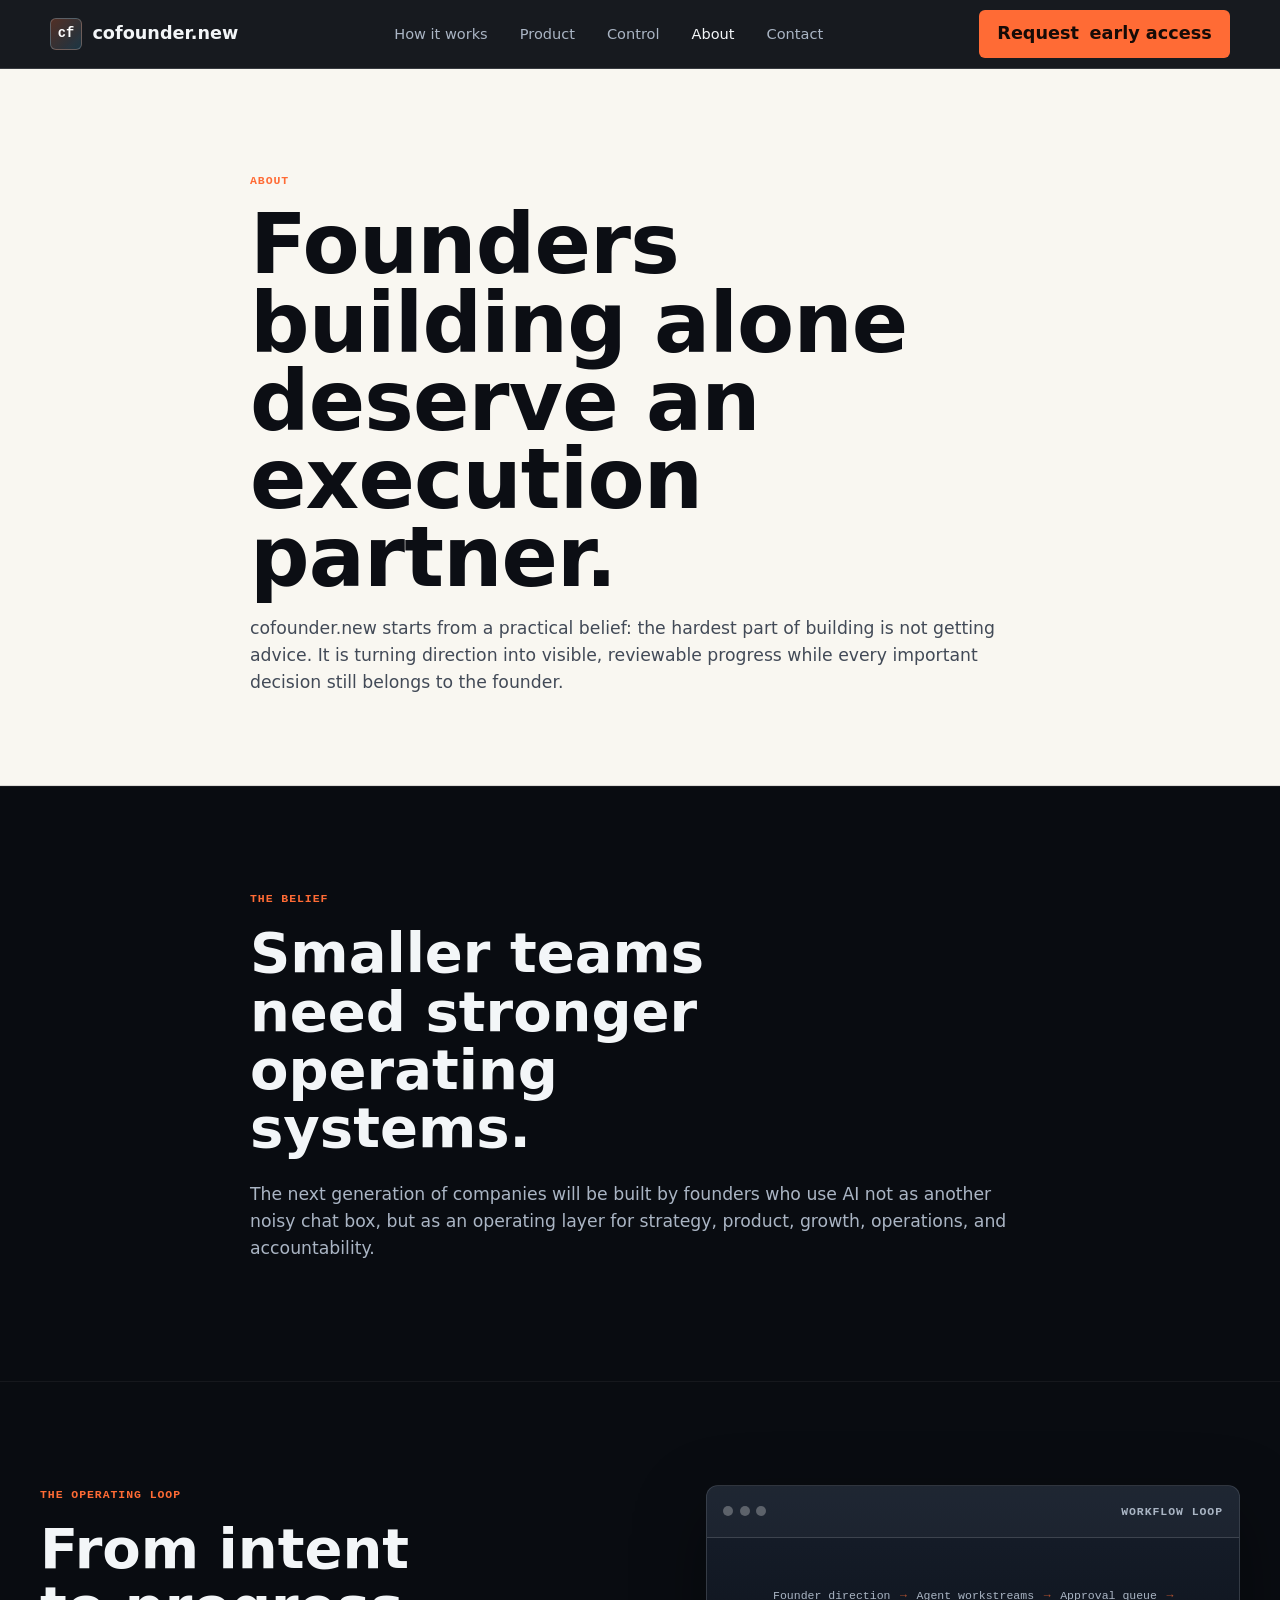
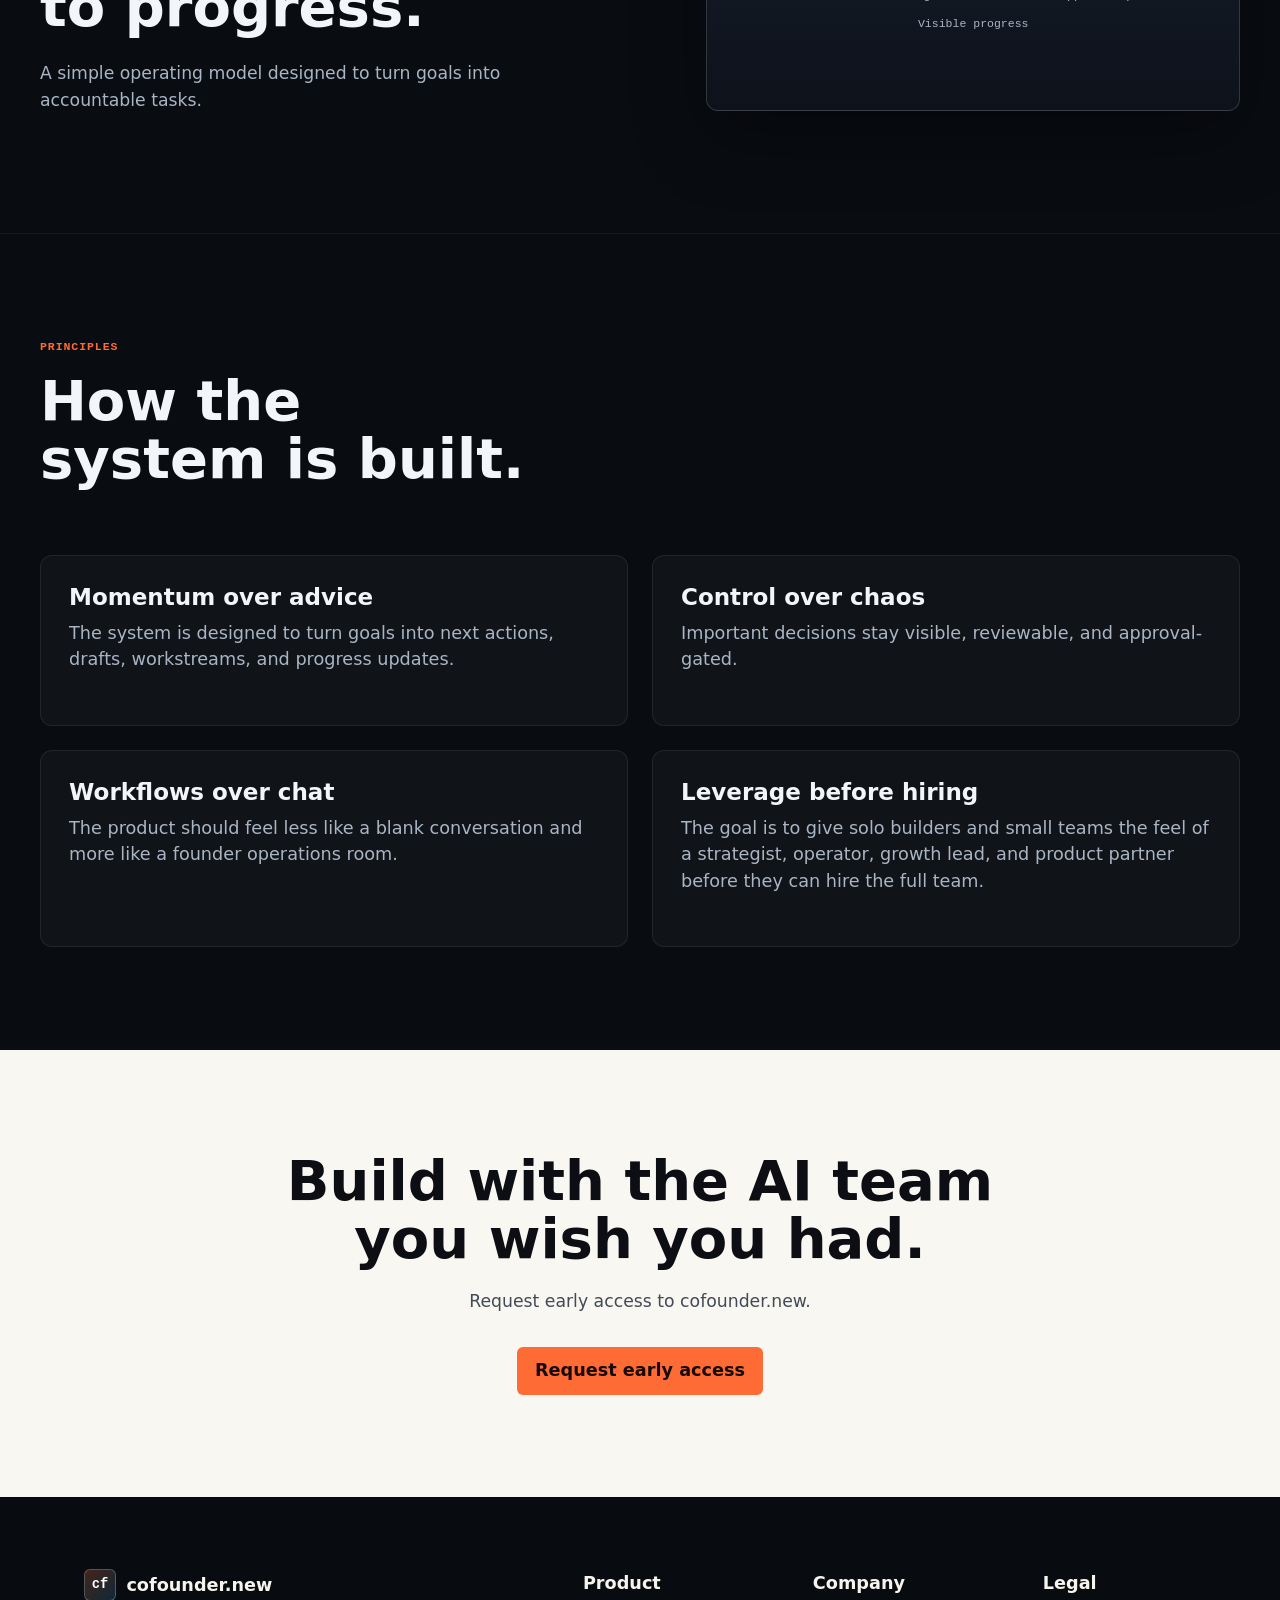
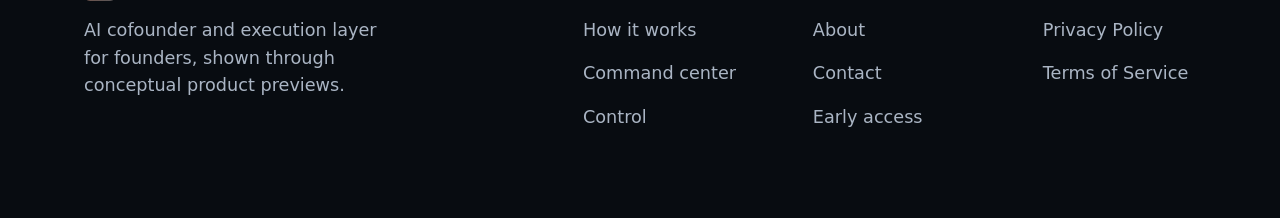
==== commit 6db49237: "Fix encoding bug in about.html arrows" ====
--- a/about.html
+++ b/about.html
@@ -40,9 +40,9 @@
         </div>
         <div class="panel-body" style="padding: 3rem 2rem;">
           <div class="workflow-rail" style="margin-top: 0; padding-top: 0; border: none; justify-content: center;">
-            <span>Founder direction</span> <span class="arr">?</span>
-            <span>Agent workstreams</span> <span class="arr">?</span>
-            <span>Approval queue</span> <span class="arr">?</span>
+            <span>Founder direction</span> <span class="arr">→</span>
+            <span>Agent workstreams</span> <span class="arr">→</span>
+            <span>Approval queue</span> <span class="arr">→</span>
             <span>Visible progress</span>
           </div>
         </div>
